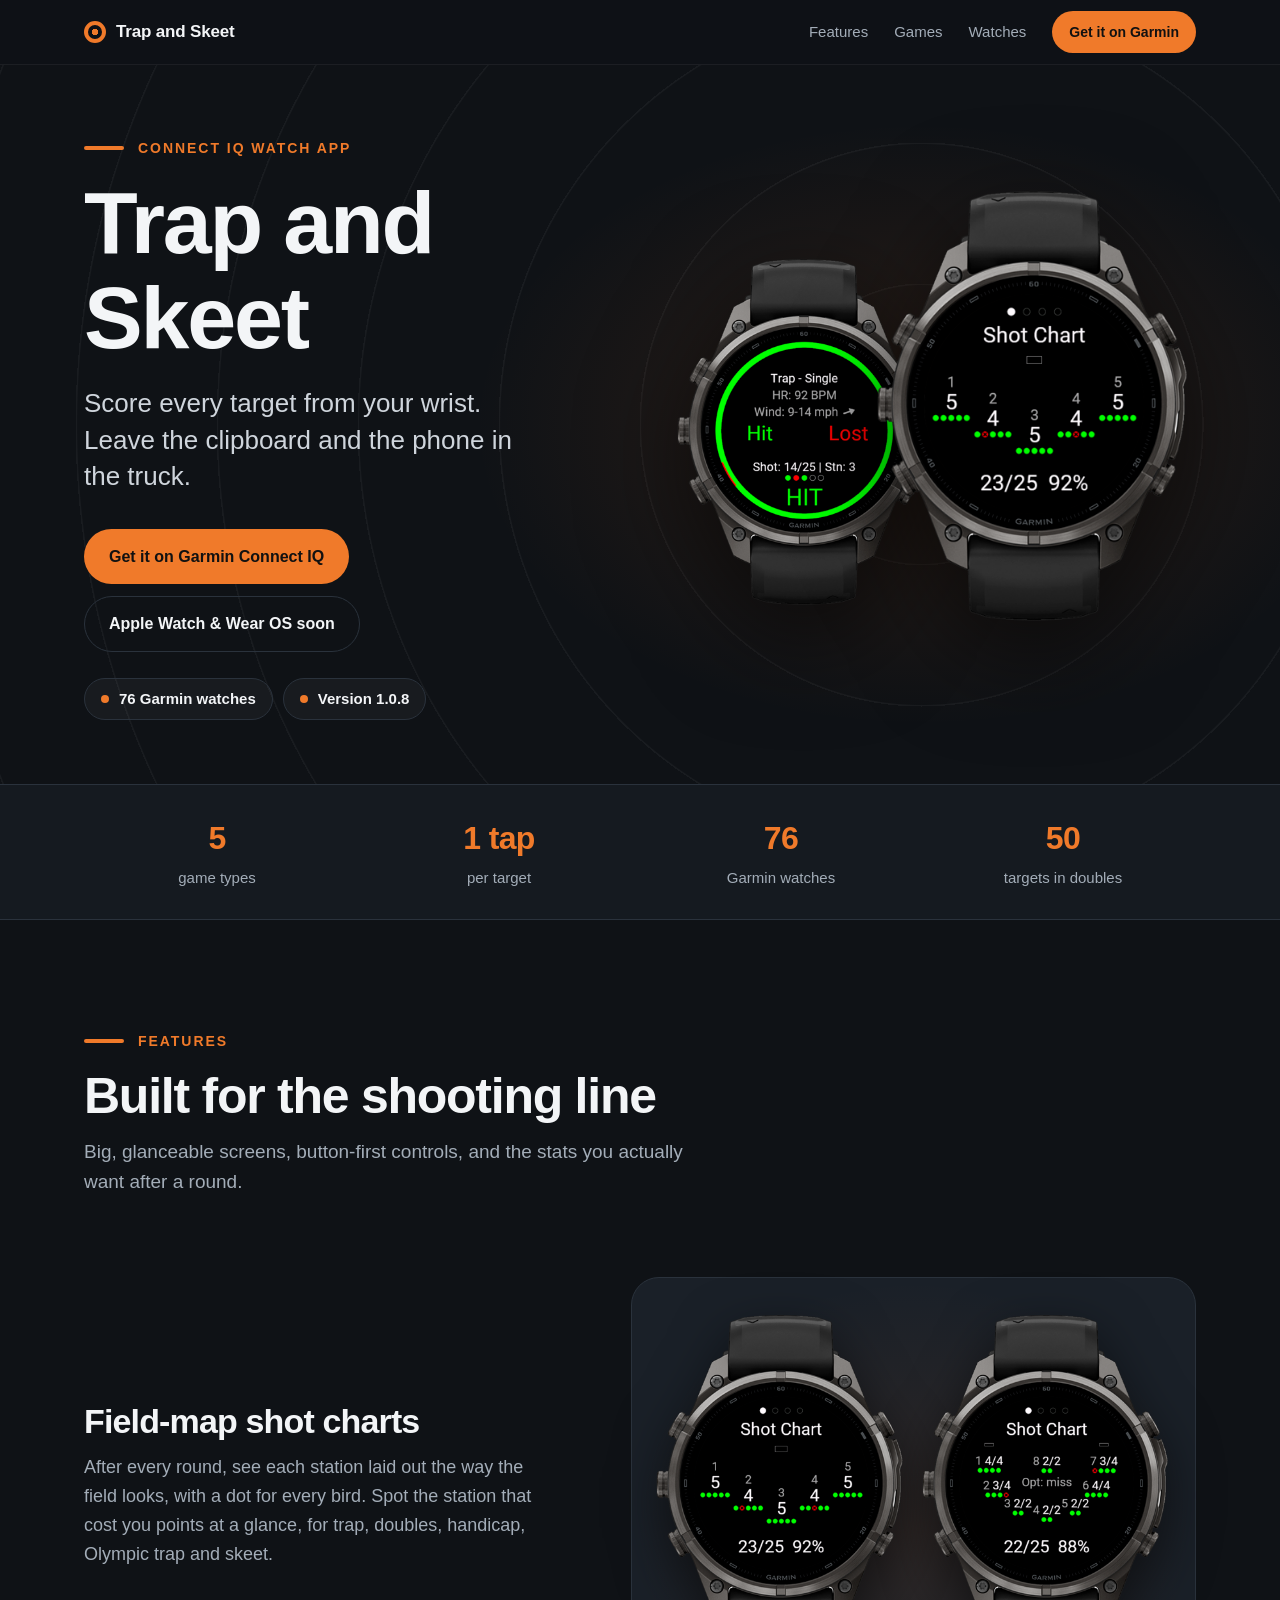
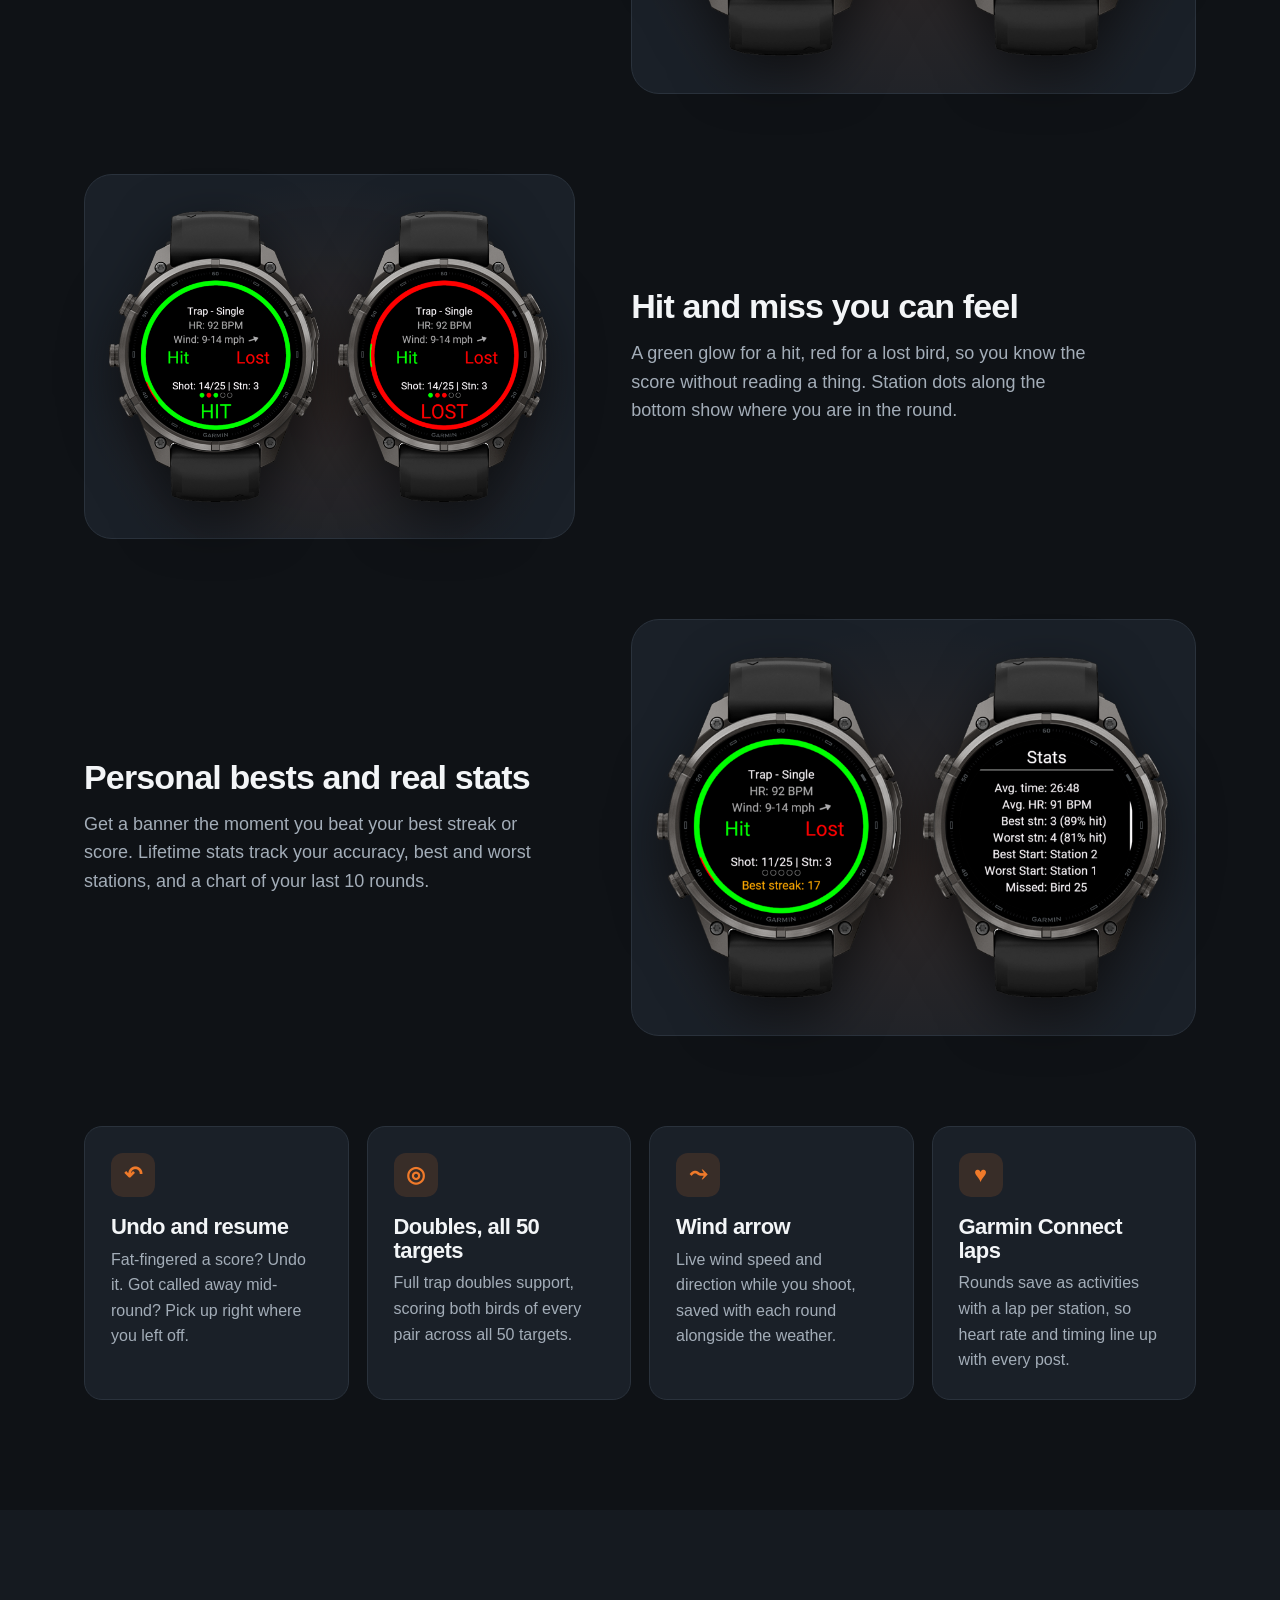
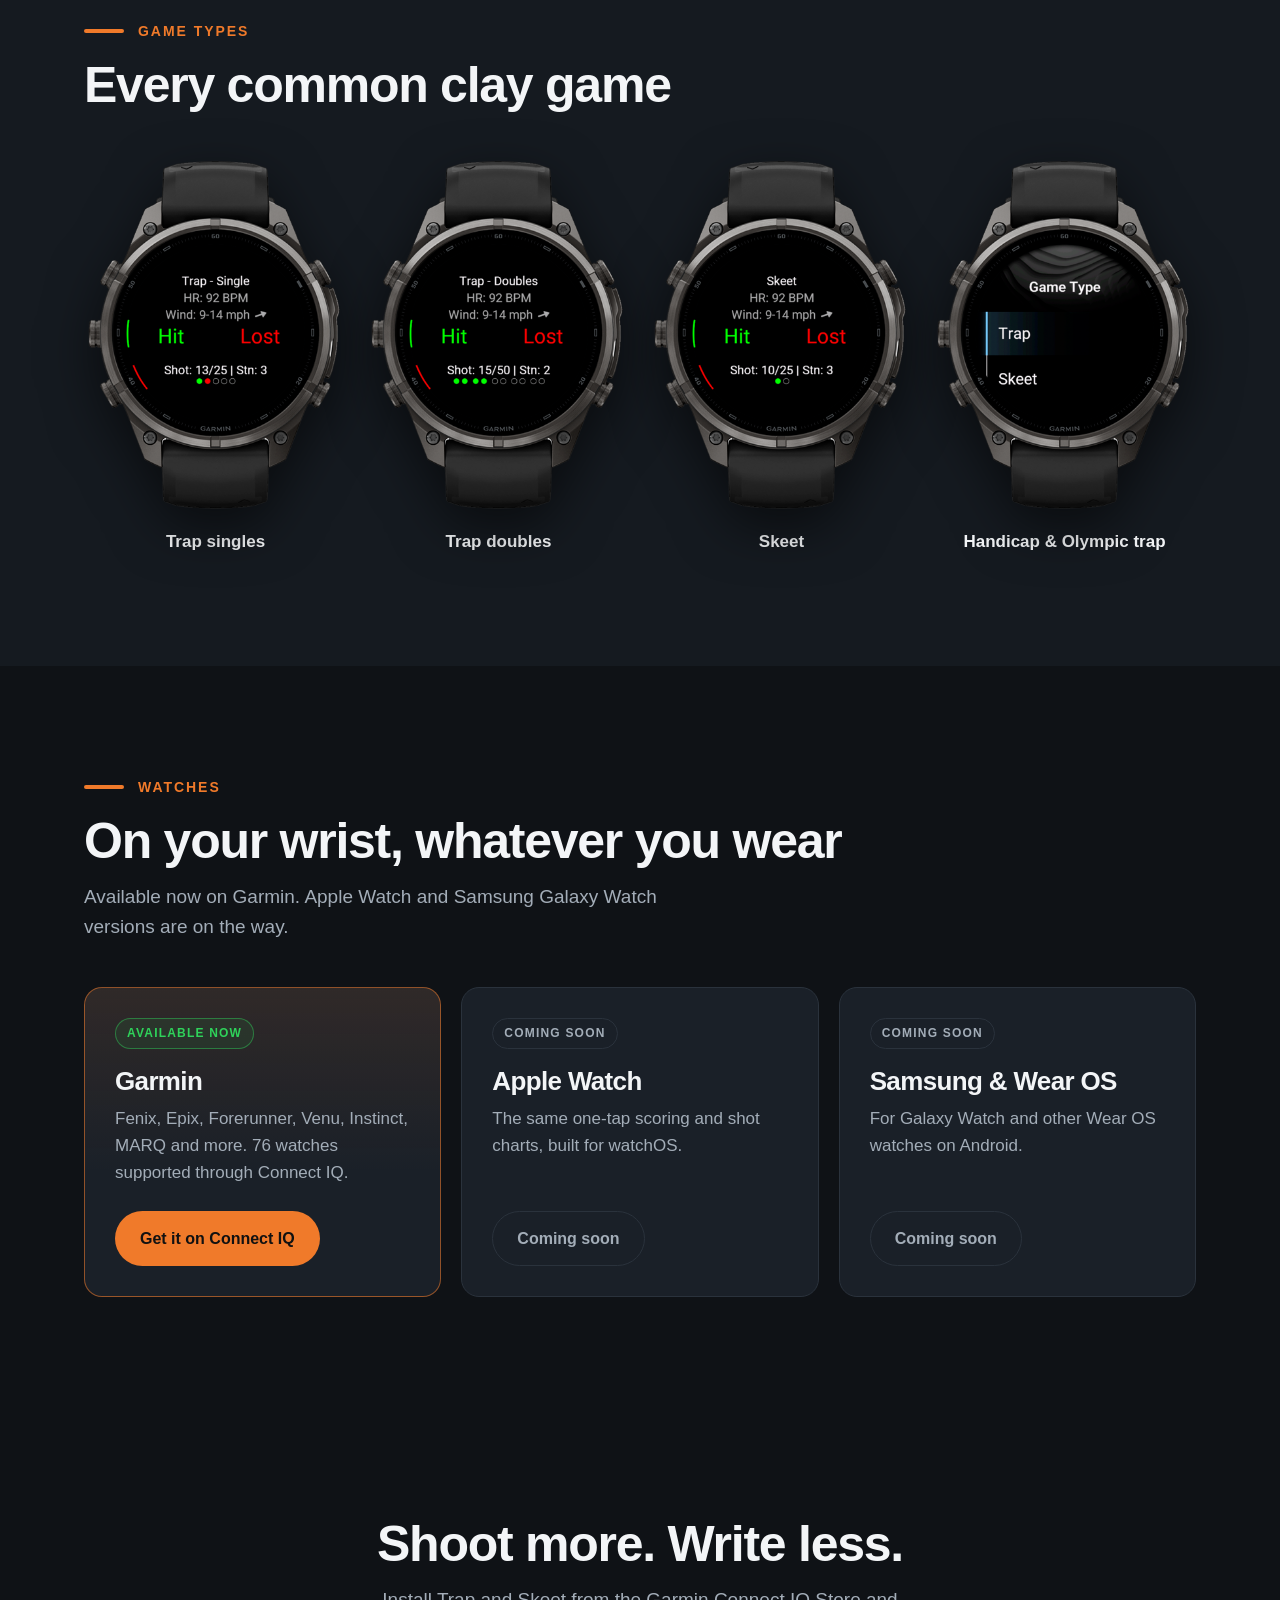
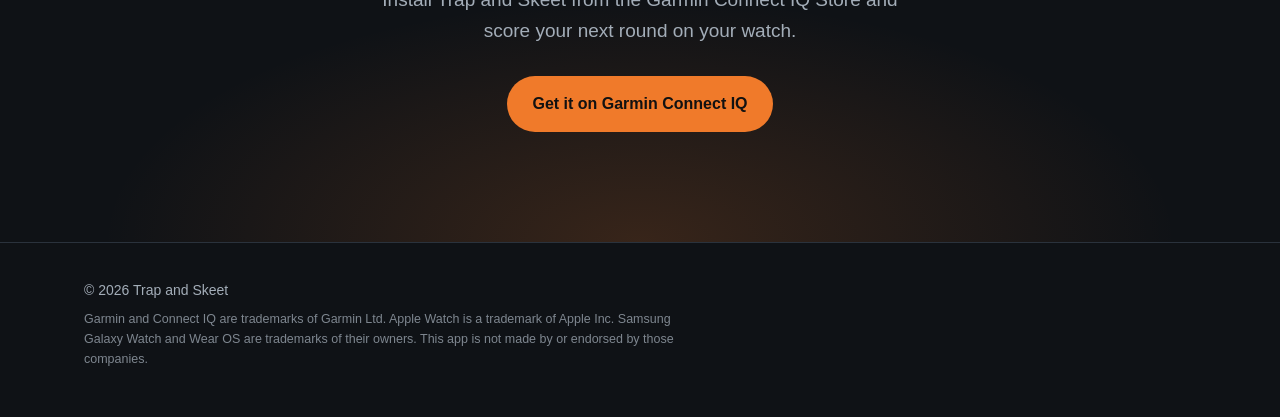
==== index.html @ 8e46e88b "Trap and Skeet promo landing page Co-Authored-By: Claude Opus 5.5 <noreply@anthropic.com>" ====
<!DOCTYPE html>
<html lang="en">
<head>
<meta charset="utf-8">
<meta name="viewport" content="width=device-width, initial-scale=1">
<title>Trap and Skeet: score every target from your wrist</title>
<meta name="description" content="Trap and Skeet is a scoring app for Garmin watches. Tap hit or miss, see your field-map shot chart, and track personal bests. Apple Watch and Wear OS coming soon.">
<meta property="og:title" content="Trap and Skeet: score every target from your wrist">
<meta property="og:description" content="Clay shooting scorekeeping for Garmin watches. Trap singles, doubles, handicap, Olympic trap and skeet.">
<meta property="og:image" content="img/hero.jpg">
<meta property="og:type" content="website">
<meta name="theme-color" content="#0f1216">
<link rel="icon" href="data:image/svg+xml,%3Csvg xmlns='http://www.w3.org/2000/svg' viewBox='0 0 64 64'%3E%3Ccircle cx='32' cy='32' r='28' fill='none' stroke='%23f07a2a' stroke-width='6'/%3E%3Ccircle cx='32' cy='32' r='10' fill='%23f07a2a'/%3E%3C/svg%3E">
<link rel="stylesheet" href="style.css">
</head>
<body>

<!-- Set the Garmin store URL once here; every "Get it" button uses it. -->
<script>window.GARMIN_STORE_URL = "https://apps.garmin.com/apps/09eac0f7-5b67-4c0e-ba4a-b6a7c40890d8";</script>

<header class="nav">
  <div class="wrap nav-inner">
    <a class="brand" href="#top" aria-label="Trap and Skeet home">
      <span class="brand-mark" aria-hidden="true"></span>
      Trap and Skeet
    </a>
    <nav class="nav-links">
      <a href="#features">Features</a>
      <a href="#games">Games</a>
      <a href="#platforms">Watches</a>
      <a class="btn btn-sm store-link" href="#get">Get it on Garmin</a>
    </nav>
  </div>
</header>

<main id="top">

<section class="hero">
  <div class="rings" aria-hidden="true"></div>
  <div class="wrap hero-inner">
    <div class="hero-copy">
      <p class="eyebrow">Connect IQ watch app</p>
      <h1>Trap and Skeet</h1>
      <p class="lede">Score every target from your wrist. Leave the clipboard and the phone in the truck.</p>
      <div class="cta-row">
        <a class="btn store-link" href="#get">Get it on Garmin Connect IQ</a>
        <a class="btn btn-ghost" href="#platforms">Apple Watch &amp; Wear OS soon</a>
      </div>
      <ul class="pills">
        <li>76 Garmin watches</li>
        <li>Version 1.0.8</li>
      </ul>
    </div>
    <div class="hero-art">
      <img class="watch watch-back" src="img/13-hit-glow.png" alt="Watch showing a green Hit glow while scoring trap singles" width="402" height="560">
      <img class="watch watch-front" src="img/30-history-trap-shot-chart.png" alt="Watch showing a trap shot chart with 23 of 25 hit" width="402" height="560">
    </div>
  </div>
</section>

<section class="strip">
  <div class="wrap strip-inner">
    <div><strong>5</strong><span>game types</span></div>
    <div><strong>1 tap</strong><span>per target</span></div>
    <div><strong>76</strong><span>Garmin watches</span></div>
    <div><strong>50</strong><span>targets in doubles</span></div>
  </div>
</section>

<section id="features" class="section">
  <div class="wrap">
    <p class="eyebrow">Features</p>
    <h2>Built for the shooting line</h2>
    <p class="section-lede">Big, glanceable screens, button-first controls, and the stats you actually want after a round.</p>

    <div class="feature-row">
      <div class="feature-text">
        <h3>Field-map shot charts</h3>
        <p>After every round, see each station laid out the way the field looks, with a dot for every bird. Spot the station that cost you points at a glance, for trap, doubles, handicap, Olympic trap and skeet.</p>
      </div>
      <div class="feature-shots">
        <img src="img/30-history-trap-shot-chart.png" alt="Trap shot chart across five stations" loading="lazy" width="402" height="560">
        <img src="img/34-history-skeet-field-map.png" alt="Skeet field map with eight stations and option bird" loading="lazy" width="402" height="560">
      </div>
    </div>

    <div class="feature-row flip">
      <div class="feature-text">
        <h3>Hit and miss you can feel</h3>
        <p>A green glow for a hit, red for a lost bird, so you know the score without reading a thing. Station dots along the bottom show where you are in the round.</p>
      </div>
      <div class="feature-shots">
        <img src="img/13-hit-glow.png" alt="Green hit glow" loading="lazy" width="402" height="560">
        <img src="img/14-lost-glow.png" alt="Red lost glow" loading="lazy" width="402" height="560">
      </div>
    </div>

    <div class="feature-row">
      <div class="feature-text">
        <h3>Personal bests and real stats</h3>
        <p>Get a banner the moment you beat your best streak or score. Lifetime stats track your accuracy, best and worst stations, and a chart of your last 10 rounds.</p>
      </div>
      <div class="feature-shots">
        <img src="img/18-new-best-streak-banner.png" alt="New best streak banner" loading="lazy" width="402" height="560">
        <img src="img/27-more-stats.png" alt="Stats screen with best and worst station" loading="lazy" width="402" height="560">
      </div>
    </div>

    <div class="grid">
      <article class="card">
        <div class="icon" aria-hidden="true">↶</div>
        <h3>Undo and resume</h3>
        <p>Fat-fingered a score? Undo it. Got called away mid-round? Pick up right where you left off.</p>
      </article>
      <article class="card">
        <div class="icon" aria-hidden="true">◎</div>
        <h3>Doubles, all 50 targets</h3>
        <p>Full trap doubles support, scoring both birds of every pair across all 50 targets.</p>
      </article>
      <article class="card">
        <div class="icon" aria-hidden="true">⤳</div>
        <h3>Wind arrow</h3>
        <p>Live wind speed and direction while you shoot, saved with each round alongside the weather.</p>
      </article>
      <article class="card">
        <div class="icon" aria-hidden="true">♥</div>
        <h3>Garmin Connect laps</h3>
        <p>Rounds save as activities with a lap per station, so heart rate and timing line up with every post.</p>
      </article>
    </div>
  </div>
</section>

<section id="games" class="section alt">
  <div class="wrap">
    <p class="eyebrow">Game types</p>
    <h2>Every common clay game</h2>
    <div class="games">
      <figure><img src="img/08-scoring-trap-singles.png" alt="Scoring trap singles" loading="lazy" width="402" height="560"><figcaption>Trap singles</figcaption></figure>
      <figure><img src="img/10-scoring-trap-doubles.png" alt="Scoring trap doubles" loading="lazy" width="402" height="560"><figcaption>Trap doubles</figcaption></figure>
      <figure><img src="img/09-scoring-skeet.png" alt="Scoring skeet" loading="lazy" width="402" height="560"><figcaption>Skeet</figcaption></figure>
      <figure><img src="img/04-game-type.png" alt="Choosing a game type" loading="lazy" width="402" height="560"><figcaption>Handicap &amp; Olympic trap</figcaption></figure>
    </div>
  </div>
</section>

<section id="platforms" class="section">
  <div class="wrap">
    <p class="eyebrow">Watches</p>
    <h2>On your wrist, whatever you wear</h2>
    <p class="section-lede">Available now on Garmin. Apple Watch and Samsung Galaxy Watch versions are on the way.</p>
    <div class="platforms">
      <article class="platform live">
        <span class="badge badge-live">Available now</span>
        <h3>Garmin</h3>
        <p>Fenix, Epix, Forerunner, Venu, Instinct, MARQ and more. 76 watches supported through Connect IQ.</p>
        <a class="btn store-link" href="#get">Get it on Connect IQ</a>
      </article>
      <article class="platform">
        <span class="badge">Coming soon</span>
        <h3>Apple Watch</h3>
        <p>The same one-tap scoring and shot charts, built for watchOS.</p>
        <span class="btn btn-disabled" aria-disabled="true">Coming soon</span>
      </article>
      <article class="platform">
        <span class="badge">Coming soon</span>
        <h3>Samsung &amp; Wear OS</h3>
        <p>For Galaxy Watch and other Wear OS watches on Android.</p>
        <span class="btn btn-disabled" aria-disabled="true">Coming soon</span>
      </article>
    </div>
  </div>
</section>

<section id="get" class="section cta">
  <div class="wrap cta-inner">
    <h2>Shoot more. Write less.</h2>
    <p>Install Trap and Skeet from the Garmin Connect IQ Store and score your next round on your watch.</p>
    <a class="btn store-link" href="#get">Get it on Garmin Connect IQ</a>
  </div>
</section>

</main>

<footer class="footer">
  <div class="wrap footer-inner">
    <p>© <span id="year">2026</span> Trap and Skeet</p>
    <p class="fine">Garmin and Connect IQ are trademarks of Garmin Ltd. Apple Watch is a trademark of Apple Inc. Samsung Galaxy Watch and Wear OS are trademarks of their owners. This app is not made by or endorsed by those companies.</p>
  </div>
</footer>

<script>
  document.getElementById("year").textContent = new Date().getFullYear();
  if (window.GARMIN_STORE_URL && window.GARMIN_STORE_URL !== "#get") {
    document.querySelectorAll(".store-link").forEach(function (a) {
      a.href = window.GARMIN_STORE_URL;
      a.target = "_blank";
      a.rel = "noopener";
    });
  }
</script>
</body>
</html>
---- style.css ----
:root {
  --bg: #0f1216;
  --bg-2: #151a20;
  --panel: #1a2028;
  --line: #2a323c;
  --text: #f3f5f7;
  --muted: #a3adb8;
  --accent: #f07a2a;
  --accent-2: #ff9a52;
  --hit: #2fd35a;
  --radius: 18px;
  --wrap: 1160px;
}

* { box-sizing: border-box; }
html { scroll-behavior: smooth; }
body {
  margin: 0;
  background: var(--bg);
  color: var(--text);
  font-family: -apple-system, BlinkMacSystemFont, "Inter", "Segoe UI", Roboto, Helvetica, Arial, sans-serif;
  font-size: 17px;
  line-height: 1.6;
  -webkit-font-smoothing: antialiased;
}
img { max-width: 100%; height: auto; display: block; }
a { color: inherit; }
.wrap { max-width: var(--wrap); margin: 0 auto; padding: 0 24px; }

/* Nav */
.nav {
  position: sticky; top: 0; z-index: 10;
  background: rgba(15, 18, 22, 0.82);
  backdrop-filter: saturate(140%) blur(12px);
  -webkit-backdrop-filter: saturate(140%) blur(12px);
  border-bottom: 1px solid rgba(255,255,255,0.06);
}
.nav-inner { display: flex; align-items: center; justify-content: space-between; height: 64px; }
.brand { display: flex; align-items: center; gap: 10px; font-weight: 800; text-decoration: none; letter-spacing: -0.01em; }
.brand-mark {
  width: 22px; height: 22px; border-radius: 50%;
  border: 4px solid var(--accent);
  background: radial-gradient(circle, var(--accent) 0 30%, transparent 32%);
}
.nav-links { display: flex; align-items: center; gap: 26px; }
.nav-links a:not(.btn) { color: var(--muted); text-decoration: none; font-size: 15px; font-weight: 500; }
.nav-links a:not(.btn):hover { color: var(--text); }

/* Buttons */
.btn {
  display: inline-flex; align-items: center; justify-content: center;
  padding: 14px 24px; border-radius: 999px;
  background: var(--accent); color: #111; font-weight: 700; font-size: 16px;
  text-decoration: none; border: 1px solid transparent;
  transition: transform .15s ease, background .15s ease;
}
.btn:hover { background: var(--accent-2); transform: translateY(-1px); }
.btn-sm { padding: 9px 16px; font-size: 14px; }
.btn-ghost { background: transparent; color: var(--text); border-color: var(--line); }
.btn-ghost:hover { background: rgba(255,255,255,0.05); }
.btn-disabled { background: transparent; color: var(--muted); border-color: var(--line); cursor: default; }
.btn-disabled:hover { background: transparent; transform: none; }

/* Type */
.eyebrow {
  display: flex; align-items: center; gap: 14px;
  color: var(--accent); text-transform: uppercase; letter-spacing: 0.14em;
  font-size: 14px; font-weight: 700; margin: 0 0 16px;
}
.eyebrow::before { content: ""; width: 40px; height: 4px; border-radius: 2px; background: var(--accent); }
h1, h2, h3 { letter-spacing: -0.025em; line-height: 1.08; margin: 0; }
h1 { font-size: clamp(48px, 7vw, 88px); font-weight: 900; }
h2 { font-size: clamp(32px, 4.2vw, 50px); font-weight: 800; margin-bottom: 14px; }
h3 { font-size: 22px; font-weight: 700; margin-bottom: 8px; }
p { margin: 0; }
.lede { font-size: clamp(20px, 2.2vw, 26px); color: #cfd5dc; max-width: 30ch; margin-top: 20px; line-height: 1.4; }
.section-lede { color: var(--muted); font-size: 19px; max-width: 60ch; }

/* Hero */
.hero { position: relative; overflow: hidden; padding: 72px 0 64px; }
.rings {
  position: absolute; inset: 0; pointer-events: none;
  background:
    radial-gradient(ellipse 50% 60% at 72% 50%, rgba(240,122,42,0.14), transparent 70%),
    repeating-radial-gradient(circle at 72% 50%, transparent 0 139px, rgba(255,255,255,0.045) 140px 141px);
}
.hero-inner { position: relative; display: grid; grid-template-columns: 1.05fr 1fr; gap: 40px; align-items: center; }
.cta-row { display: flex; flex-wrap: wrap; gap: 12px; margin-top: 34px; }
.pills { list-style: none; padding: 0; margin: 26px 0 0; display: flex; flex-wrap: wrap; gap: 10px; }
.pills li {
  display: flex; align-items: center; gap: 10px;
  padding: 8px 16px; border-radius: 999px; font-size: 15px; font-weight: 600;
  background: rgba(255,255,255,0.04); border: 1px solid var(--line);
}
.pills li::before { content: ""; width: 8px; height: 8px; border-radius: 50%; background: var(--accent); }

.hero-art { position: relative; aspect-ratio: 1 / 0.95; width: 100%; max-width: 600px; justify-self: end; }
.watch { position: absolute; filter: drop-shadow(0 30px 50px rgba(0,0,0,0.6)); }
.watch-back { width: 50%; left: 0; top: 14%; }
.watch-front { width: 62%; right: 0; top: 0; }

/* Strip */
.strip { border-top: 1px solid var(--line); border-bottom: 1px solid var(--line); background: var(--bg-2); }
.strip-inner { display: grid; grid-template-columns: repeat(4, 1fr); text-align: center; padding: 28px 24px; gap: 16px; }
.strip strong { display: block; font-size: 32px; font-weight: 800; color: var(--accent); letter-spacing: -0.02em; }
.strip span { color: var(--muted); font-size: 15px; }

/* Sections */
.section { padding: 110px 0; }
.section.alt { background: var(--bg-2); }

.feature-row { display: grid; grid-template-columns: 1fr 1.15fr; gap: 56px; align-items: center; margin-top: 80px; }
.feature-row.flip .feature-text { order: 2; }
.feature-text p { color: var(--muted); font-size: 18px; max-width: 46ch; }
.feature-text h3 { font-size: clamp(26px, 3vw, 34px); margin-bottom: 14px; }
.feature-shots {
  display: grid; grid-template-columns: 1fr 1fr; gap: 8px;
  padding: 28px 20px; border-radius: 28px;
  background: radial-gradient(ellipse at 50% 60%, rgba(240,122,42,0.10), transparent 70%), var(--panel);
  border: 1px solid var(--line);
}
.feature-shots img { filter: drop-shadow(0 18px 26px rgba(0,0,0,0.55)); }

.grid { display: grid; grid-template-columns: repeat(4, 1fr); gap: 18px; margin-top: 90px; }
.card { background: var(--panel); border: 1px solid var(--line); border-radius: var(--radius); padding: 26px; }
.card p { color: var(--muted); font-size: 16px; }
.icon {
  width: 44px; height: 44px; border-radius: 12px; display: grid; place-items: center;
  background: rgba(240,122,42,0.14); color: var(--accent); font-size: 22px; font-weight: 700; margin-bottom: 18px;
}

/* Games */
.games { display: grid; grid-template-columns: repeat(4, 1fr); gap: 20px; margin-top: 40px; }
.games figure { margin: 0; text-align: center; }
.games img { filter: drop-shadow(0 18px 26px rgba(0,0,0,0.55)); }
.games figcaption { margin-top: 10px; font-weight: 700; }

/* Platforms */
.platforms { display: grid; grid-template-columns: repeat(3, 1fr); gap: 20px; margin-top: 44px; }
.platform {
  display: flex; flex-direction: column; gap: 10px; align-items: flex-start;
  background: var(--panel); border: 1px solid var(--line); border-radius: var(--radius); padding: 30px;
}
.platform h3 { font-size: 26px; margin: 8px 0 0; }
.platform p { color: var(--muted); flex: 1; margin-bottom: 14px; }
.platform.live { border-color: rgba(240,122,42,0.55); background: linear-gradient(180deg, rgba(240,122,42,0.10), transparent 60%), var(--panel); }
.badge {
  font-size: 12px; font-weight: 800; letter-spacing: 0.1em; text-transform: uppercase;
  padding: 5px 11px; border-radius: 999px; border: 1px solid var(--line); color: var(--muted);
}
.badge-live { color: var(--hit); border-color: rgba(47,211,90,0.45); background: rgba(47,211,90,0.08); }

/* CTA */
.cta { text-align: center; background: radial-gradient(ellipse 60% 80% at 50% 100%, rgba(240,122,42,0.18), transparent 70%), var(--bg); }
.cta-inner p { color: var(--muted); font-size: 19px; max-width: 52ch; margin: 0 auto 30px; }

/* Footer */
.footer { border-top: 1px solid var(--line); padding: 36px 0 48px; color: var(--muted); font-size: 14px; }
.footer-inner { display: flex; flex-direction: column; gap: 8px; }
.fine { font-size: 12.5px; opacity: 0.75; max-width: 90ch; }

/* Responsive */
@media (max-width: 960px) {
  .hero-inner { grid-template-columns: 1fr; }
  .hero-art { max-width: 520px; justify-self: center; }
  .feature-row, .feature-row.flip { grid-template-columns: 1fr; gap: 28px; margin-top: 64px; }
  .feature-row.flip .feature-text { order: 0; }
  .grid { grid-template-columns: repeat(2, 1fr); }
  .games { grid-template-columns: repeat(2, 1fr); }
  .platforms { grid-template-columns: 1fr; }
}
@media (max-width: 640px) {
  body { font-size: 16px; }
  .nav-links a:not(.btn) { display: none; }
  .hero { padding: 48px 0; }
  .strip-inner { grid-template-columns: repeat(2, 1fr); }
  .section { padding: 76px 0; }
  .grid { grid-template-columns: 1fr; }
  .btn { width: 100%; }
  .nav .btn { width: auto; }
}
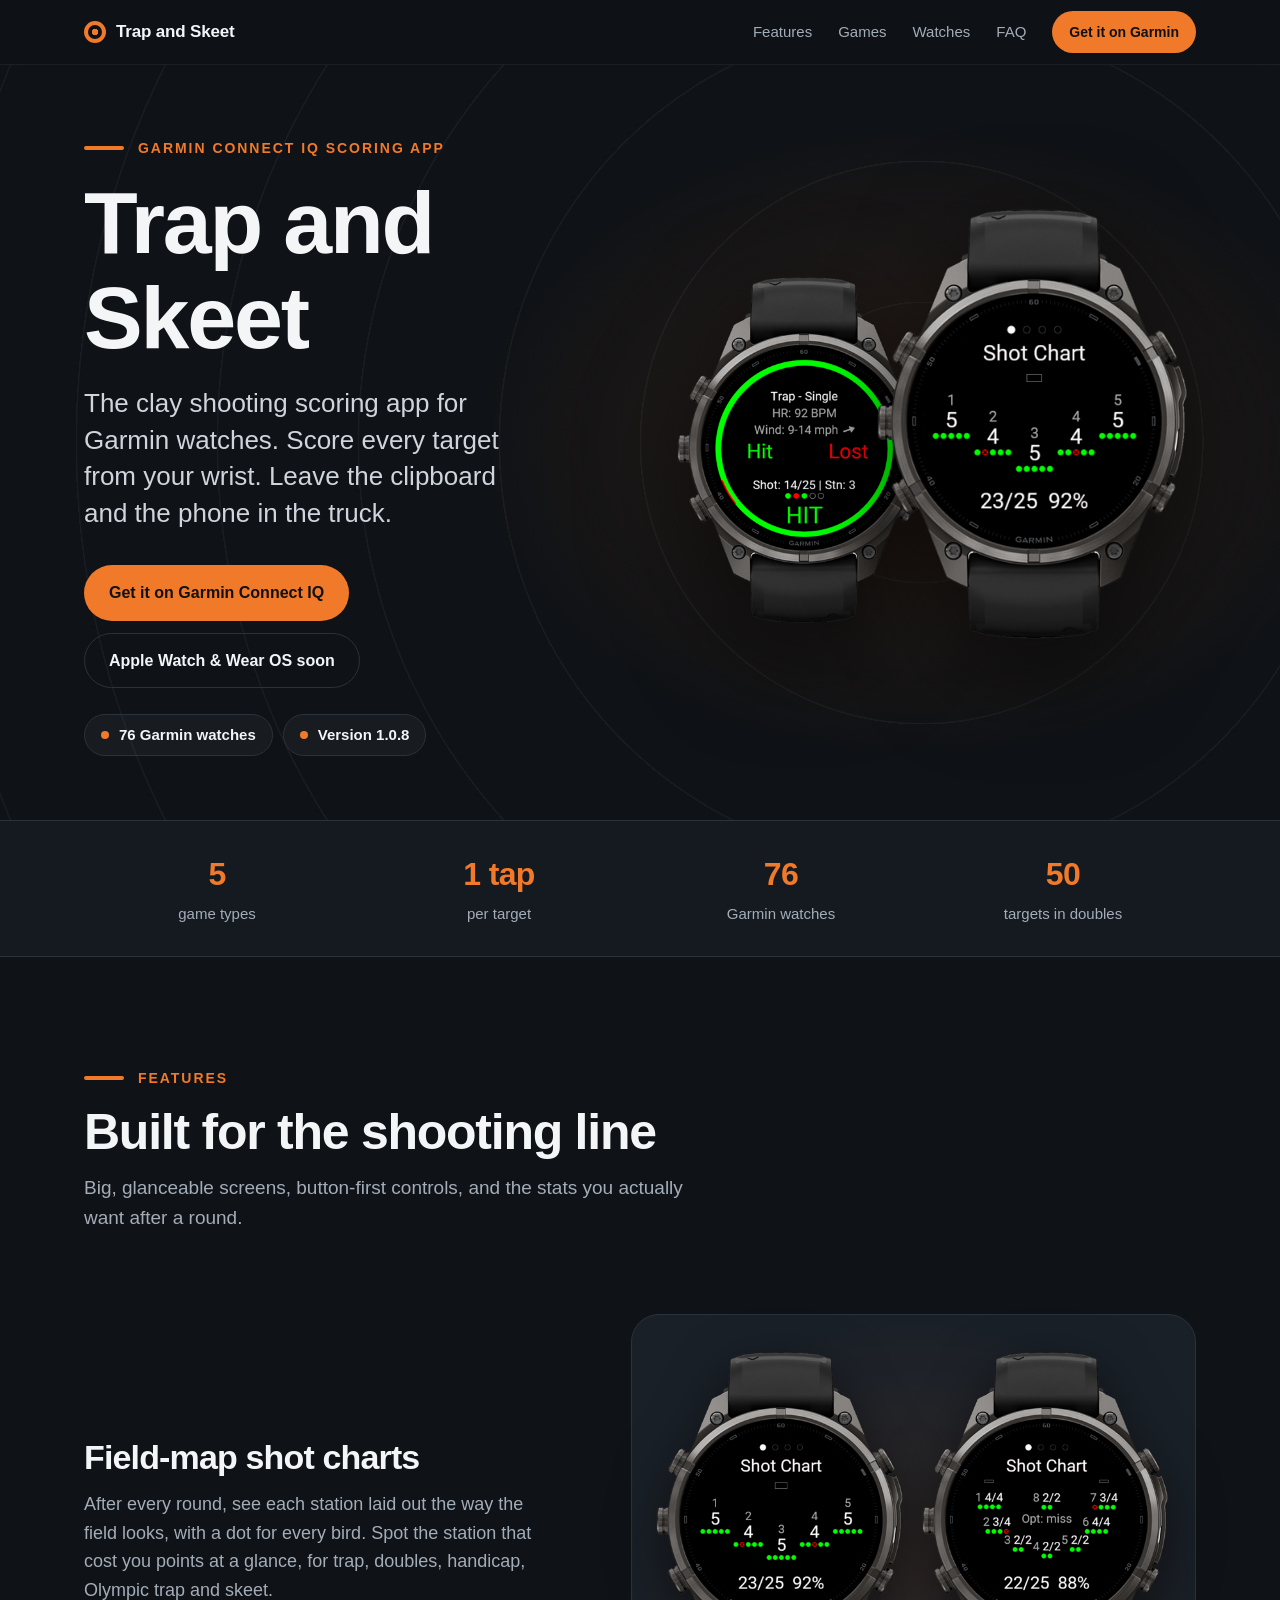
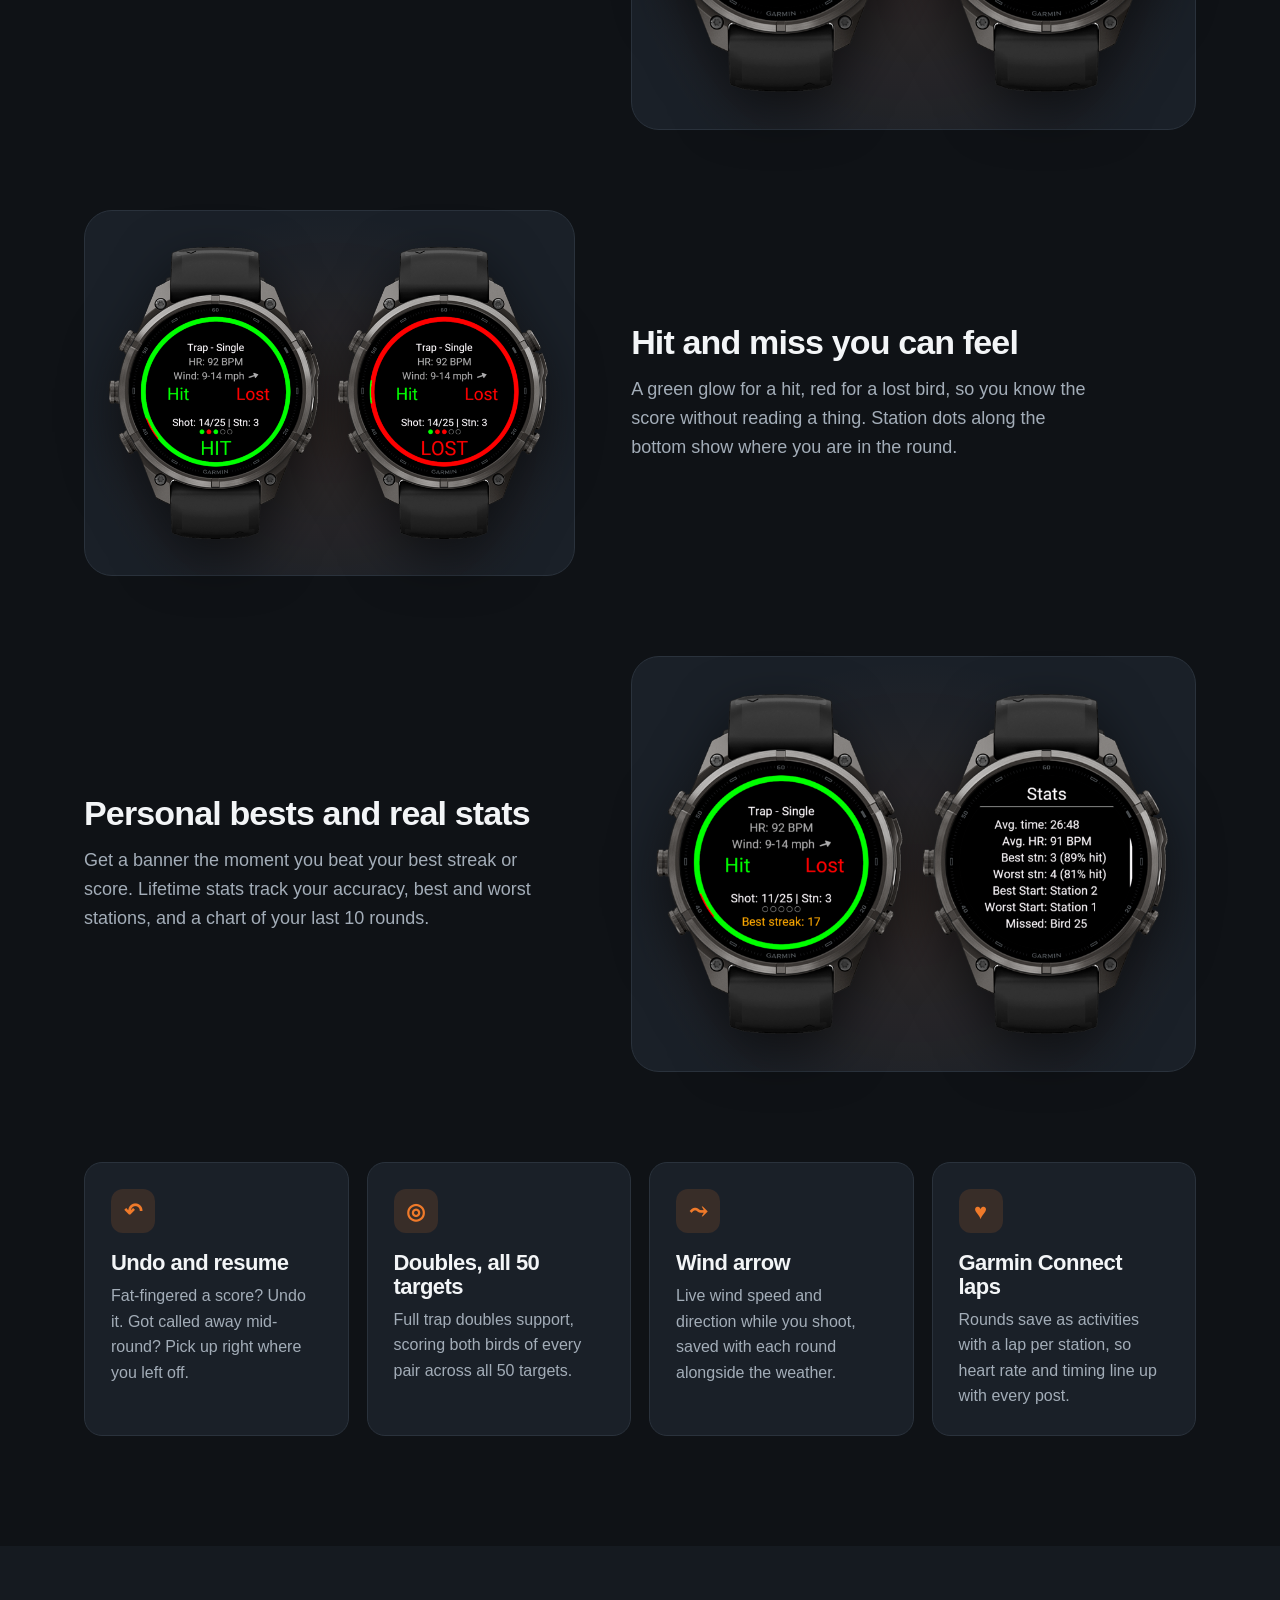
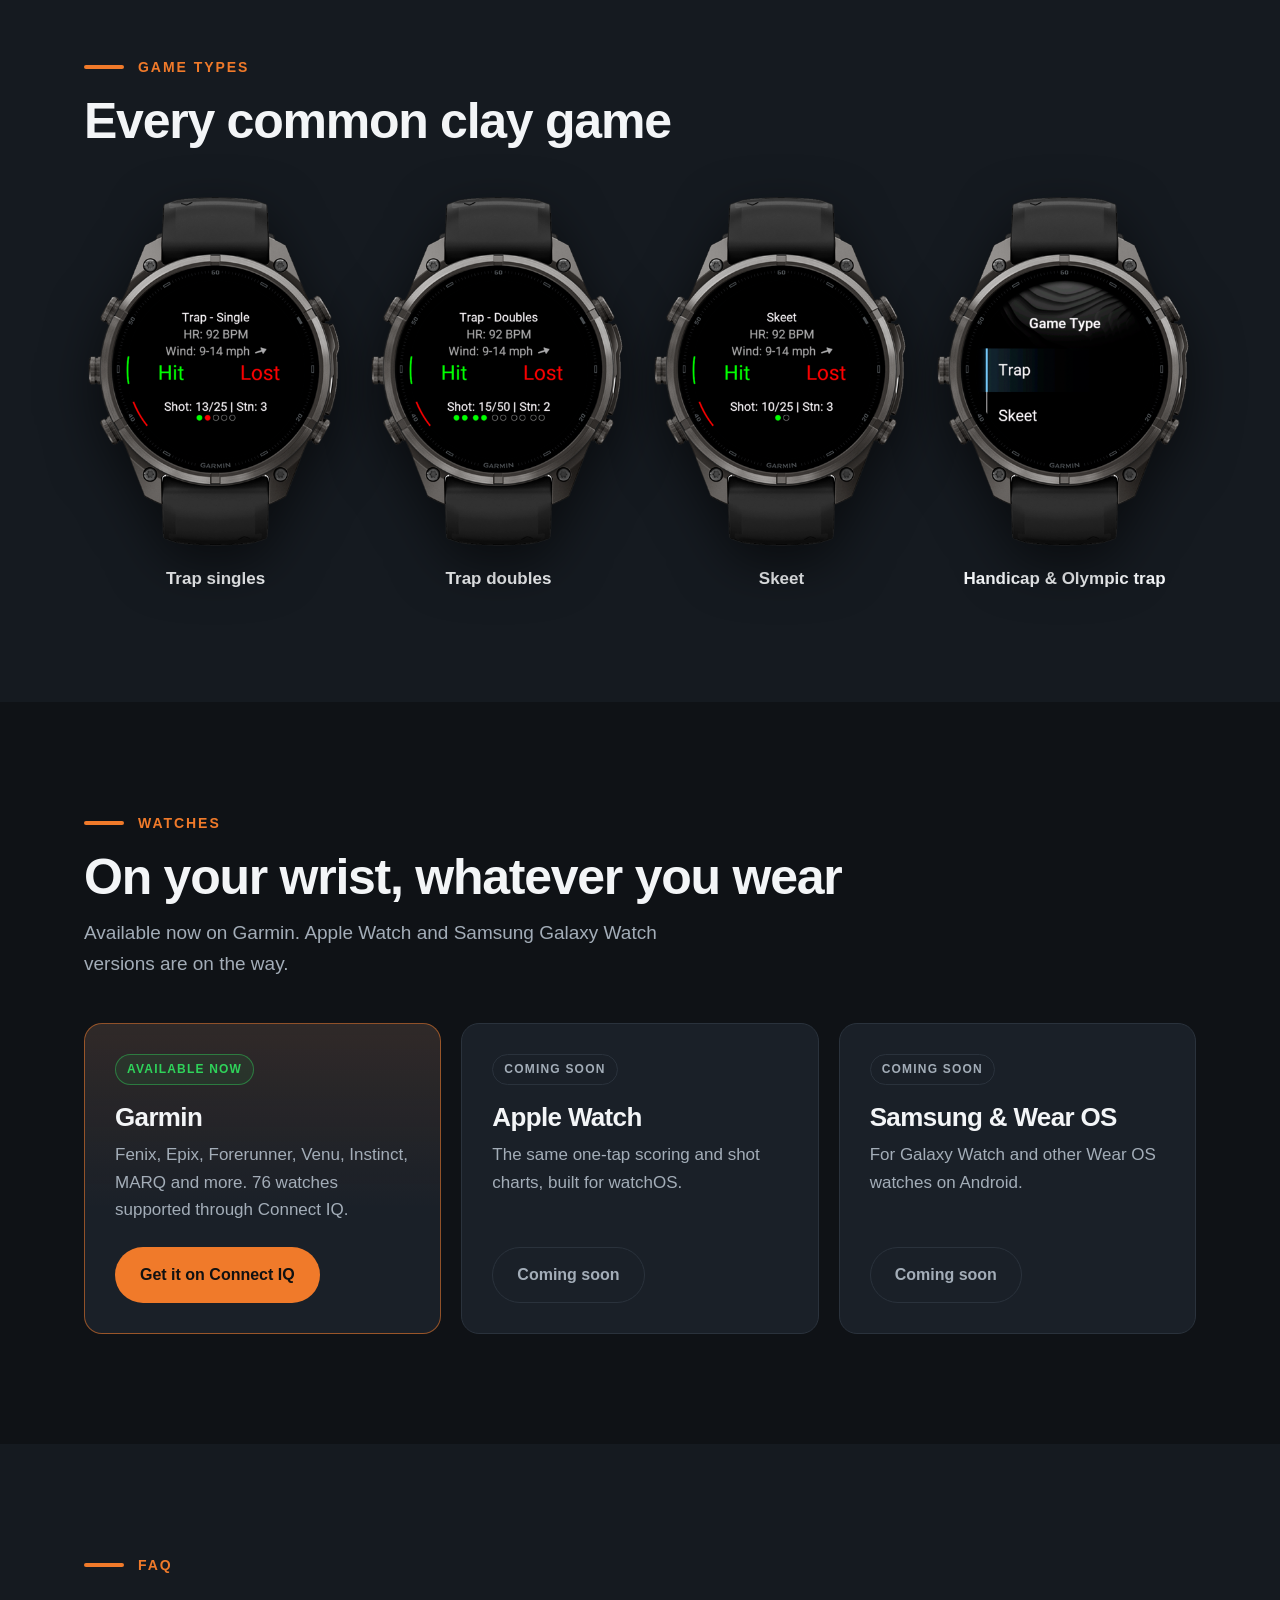
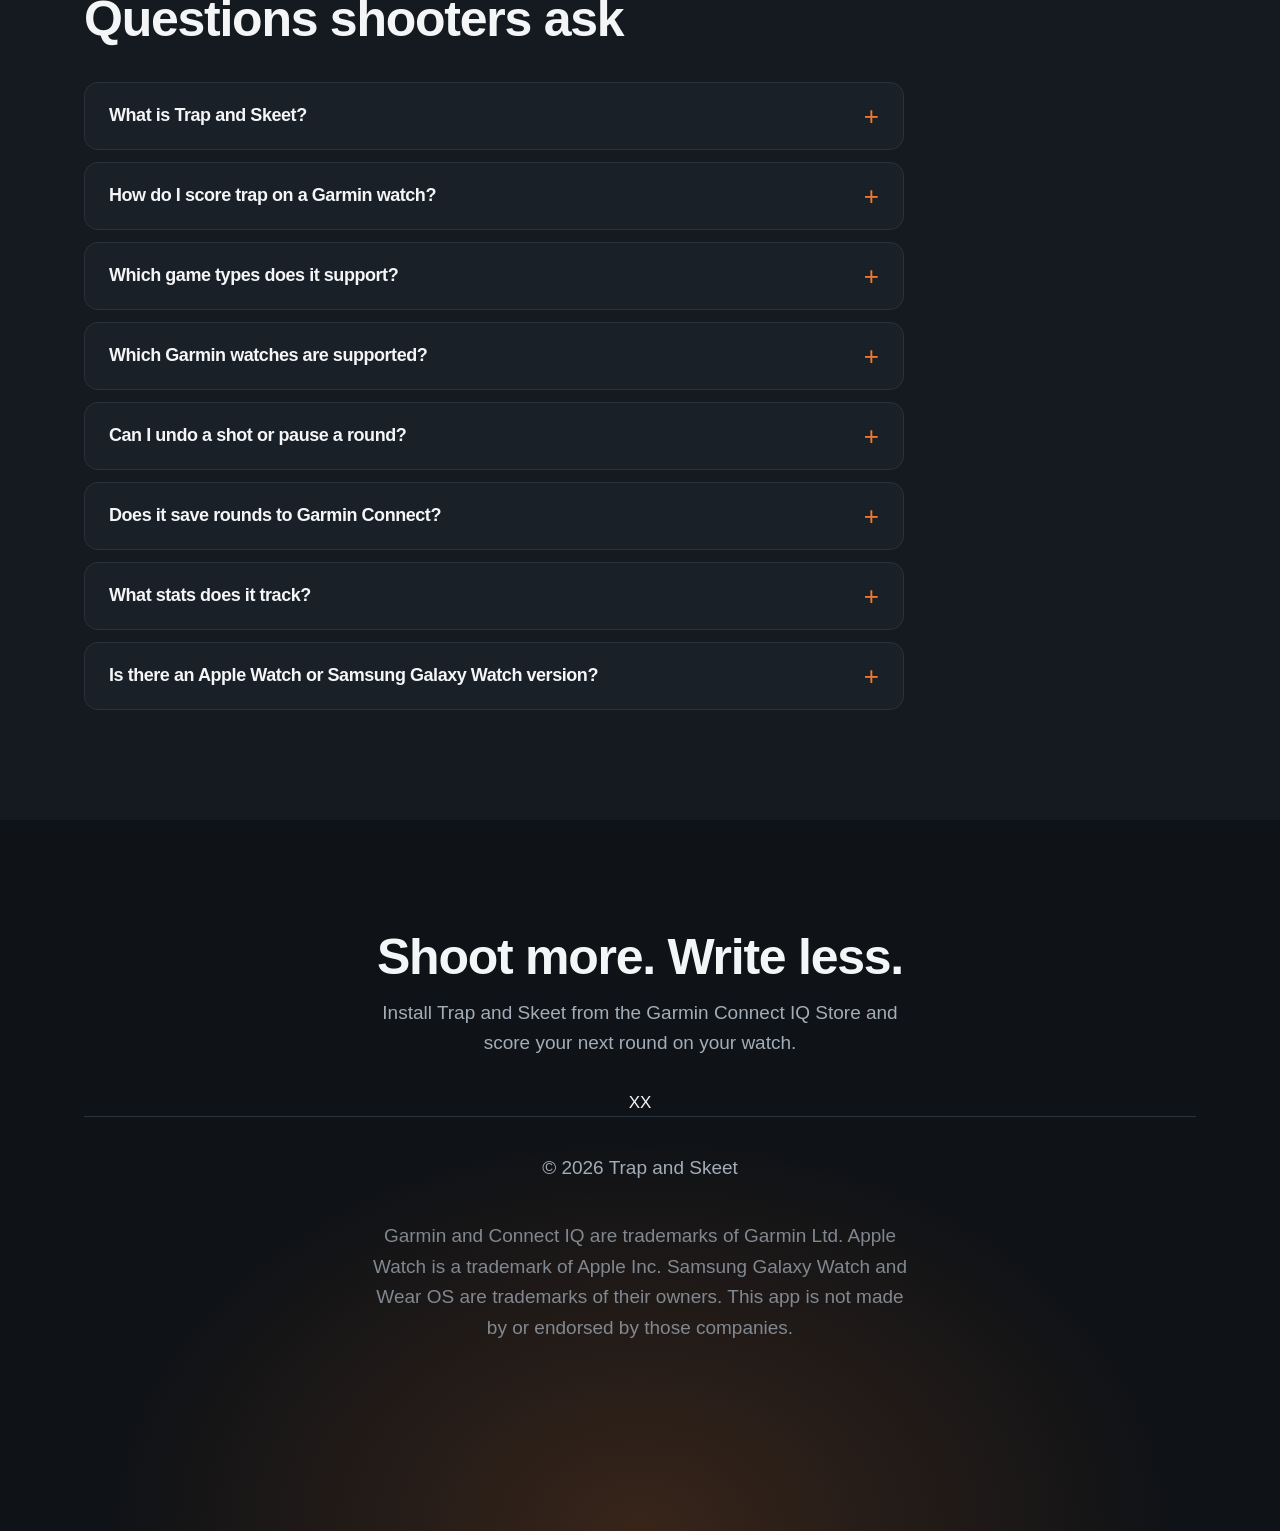
==== commit 411c5066: "SEO and AEO: meta and social tags, schema.org data, FAQ, sitemap, robots Co-Authored-By: Claude Opus" ====
--- a/index.html
+++ b/index.html
@@ -3,15 +3,132 @@
 <head>
 <meta charset="utf-8">
 <meta name="viewport" content="width=device-width, initial-scale=1">
-<title>Trap and Skeet: score every target from your wrist</title>
-<meta name="description" content="Trap and Skeet is a scoring app for Garmin watches. Tap hit or miss, see your field-map shot chart, and track personal bests. Apple Watch and Wear OS coming soon.">
-<meta property="og:title" content="Trap and Skeet: score every target from your wrist">
-<meta property="og:description" content="Clay shooting scorekeeping for Garmin watches. Trap singles, doubles, handicap, Olympic trap and skeet.">
-<meta property="og:image" content="img/hero.jpg">
+<title>Trap and Skeet Scoring App for Garmin Watches</title>
+<meta name="description" content="Trap and Skeet is a clay shooting scoring app for 76 Garmin watches. Score trap singles, doubles, handicap, Olympic trap and skeet with one button press, then see a field-map shot chart. Apple Watch and Wear OS coming soon.">
+<link rel="canonical" href="https://bowtieddesigner-ops.github.io/trap-skeet-website/">
+<meta name="robots" content="index, follow">
+<meta property="og:site_name" content="Trap and Skeet">
+<meta property="og:title" content="Trap and Skeet Scoring App for Garmin Watches">
+<meta property="og:description" content="Score trap and skeet from your wrist. Field-map shot charts, hit/miss glow, personal bests and lifetime stats on 76 Garmin watches.">
+<meta property="og:image" content="https://bowtieddesigner-ops.github.io/trap-skeet-website/img/hero.jpg">
+<meta property="og:image:width" content="1440">
+<meta property="og:image:height" content="720">
+<meta property="og:image:alt" content="Trap and Skeet app on two Garmin watches showing a hit and a shot chart">
+<meta property="og:url" content="https://bowtieddesigner-ops.github.io/trap-skeet-website/">
 <meta property="og:type" content="website">
+<meta property="og:locale" content="en_US">
+<meta name="twitter:card" content="summary_large_image">
+<meta name="twitter:title" content="Trap and Skeet Scoring App for Garmin Watches">
+<meta name="twitter:description" content="Score trap and skeet from your wrist on 76 Garmin watches.">
+<meta name="twitter:image" content="https://bowtieddesigner-ops.github.io/trap-skeet-website/img/hero.jpg">
+<meta name="twitter:image:alt" content="Trap and Skeet app on two Garmin watches">
 <meta name="theme-color" content="#0f1216">
 <link rel="icon" href="data:image/svg+xml,%3Csvg xmlns='http://www.w3.org/2000/svg' viewBox='0 0 64 64'%3E%3Ccircle cx='32' cy='32' r='28' fill='none' stroke='%23f07a2a' stroke-width='6'/%3E%3Ccircle cx='32' cy='32' r='10' fill='%23f07a2a'/%3E%3C/svg%3E">
 <link rel="stylesheet" href="style.css">
+<script type="application/ld+json">
+[
+ {
+  "@context": "https://schema.org",
+  "@type": "SoftwareApplication",
+  "name": "Trap and Skeet",
+  "applicationCategory": "SportsApplication",
+  "operatingSystem": "Garmin Connect IQ",
+  "softwareVersion": "1.0.8",
+  "url": "https://bowtieddesigner-ops.github.io/trap-skeet-website/",
+  "downloadUrl": "https://apps.garmin.com/apps/09eac0f7-5b67-4c0e-ba4a-b6a7c40890d8",
+  "installUrl": "https://apps.garmin.com/apps/09eac0f7-5b67-4c0e-ba4a-b6a7c40890d8",
+  "image": "https://bowtieddesigner-ops.github.io/trap-skeet-website/img/hero.jpg",
+  "screenshot": [
+   "https://bowtieddesigner-ops.github.io/trap-skeet-website/img/30-history-trap-shot-chart.png",
+   "https://bowtieddesigner-ops.github.io/trap-skeet-website/img/34-history-skeet-field-map.png",
+   "https://bowtieddesigner-ops.github.io/trap-skeet-website/img/13-hit-glow.png"
+  ],
+  "description": "Clay shooting scoring app for 76 Garmin watches. Score trap singles, trap doubles, handicap, Olympic trap and skeet from your wrist, with field-map shot charts, hit/miss glow, undo and resume, personal best alerts, lifetime stats and Garmin Connect laps per station.",
+  "featureList": [
+   "Field-map shot charts",
+   "Trap doubles, all 50 targets",
+   "Undo and resume",
+   "Station dots",
+   "Hit and miss glow",
+   "Personal best alerts",
+   "Garmin Connect laps per station",
+   "Lifetime stats with a last-10 rounds chart",
+   "Wind arrow",
+   "76 supported Garmin watches"
+  ]
+ },
+ {
+  "@context": "https://schema.org",
+  "@type": "FAQPage",
+  "mainEntity": [
+   {
+    "@type": "Question",
+    "name": "What is Trap and Skeet?",
+    "acceptedAnswer": {
+     "@type": "Answer",
+     "text": "Trap and Skeet is a scoring app for clay shooting that runs on Garmin watches. You record each target as a hit or a miss from your wrist, and the app keeps score, saves the round to Garmin Connect, and shows a field-map shot chart afterward."
+    }
+   },
+   {
+    "@type": "Question",
+    "name": "How do I score trap on a Garmin watch?",
+    "acceptedAnswer": {
+     "@type": "Answer",
+     "text": "Install Trap and Skeet from the Garmin Connect IQ Store, open it on your watch, and choose Trap, then Singles, Doubles, Handicap or Olympic. Pick your starting station. After each target, press the Up button for a hit or the Down button for a miss. On touchscreen watches you can also tap the left half of the screen for a hit or the right half for a miss."
+    }
+   },
+   {
+    "@type": "Question",
+    "name": "Which game types does it support?",
+    "acceptedAnswer": {
+     "@type": "Answer",
+     "text": "Five: trap singles (25 targets), trap doubles (all 50 targets), trap handicap with your yardage, Olympic trap, and skeet including the option bird."
+    }
+   },
+   {
+    "@type": "Question",
+    "name": "Which Garmin watches are supported?",
+    "acceptedAnswer": {
+     "@type": "Answer",
+     "text": "76 Garmin watch models, including fēnix, epix, Forerunner, Venu, vívoactive, Instinct, Enduro, MARQ, Descent, D2 and Approach watches. The Connect IQ Store listing shows whether your exact model is supported."
+    }
+   },
+   {
+    "@type": "Question",
+    "name": "Can I undo a shot or pause a round?",
+    "acceptedAnswer": {
+     "@type": "Answer",
+     "text": "Yes. Press Back during a round to open the pause menu, where you can undo the last shot, resume, or discard the round. If you leave the app mid-round, you can resume the unfinished round from the home screen."
+    }
+   },
+   {
+    "@type": "Question",
+    "name": "Does it save rounds to Garmin Connect?",
+    "acceptedAnswer": {
+     "@type": "Answer",
+     "text": "Yes. Each round is saved as an activity in Garmin Connect, with a separate lap for each station so heart rate and timing line up with every post."
+    }
+   },
+   {
+    "@type": "Question",
+    "name": "What stats does it track?",
+    "acceptedAnswer": {
+     "@type": "Answer",
+     "text": "Each round has a shot chart, summary, weather and location. Lifetime stats include overall accuracy, best and worst station, best and worst starting station, most-missed bird, average round time, average heart rate, a chart of your last 10 rounds, and alerts when you set a new personal best."
+    }
+   },
+   {
+    "@type": "Question",
+    "name": "Is there an Apple Watch or Samsung Galaxy Watch version?",
+    "acceptedAnswer": {
+     "@type": "Answer",
+     "text": "Not yet. Apple Watch and Samsung Galaxy Watch (Wear OS) versions are coming soon. Today the app is available on Garmin watches through the Connect IQ Store."
+    }
+   }
+  ]
+ }
+]
+</script>
 </head>
 <body>
 
@@ -28,7 +145,8 @@
       <a href="#features">Features</a>
       <a href="#games">Games</a>
       <a href="#platforms">Watches</a>
-      <a class="btn btn-sm store-link" href="#get">Get it on Garmin</a>
+      <a href="#faq">FAQ</a>
+      <a class="btn btn-sm store-link" href="https://apps.garmin.com/apps/09eac0f7-5b67-4c0e-ba4a-b6a7c40890d8" target="_blank" rel="noopener">Get it on Garmin</a>
     </nav>
   </div>
 </header>
@@ -39,11 +157,11 @@
   <div class="rings" aria-hidden="true"></div>
   <div class="wrap hero-inner">
     <div class="hero-copy">
-      <p class="eyebrow">Connect IQ watch app</p>
+      <p class="eyebrow">Garmin Connect IQ scoring app</p>
       <h1>Trap and Skeet</h1>
-      <p class="lede">Score every target from your wrist. Leave the clipboard and the phone in the truck.</p>
+      <p class="lede">The clay shooting scoring app for Garmin watches. Score every target from your wrist. Leave the clipboard and the phone in the truck.</p>
       <div class="cta-row">
-        <a class="btn store-link" href="#get">Get it on Garmin Connect IQ</a>
+        <a class="btn store-link" href="https://apps.garmin.com/apps/09eac0f7-5b67-4c0e-ba4a-b6a7c40890d8" target="_blank" rel="noopener">Get it on Garmin Connect IQ</a>
         <a class="btn btn-ghost" href="#platforms">Apple Watch &amp; Wear OS soon</a>
       </div>
       <ul class="pills">
@@ -154,7 +272,7 @@
         <span class="badge badge-live">Available now</span>
         <h3>Garmin</h3>
         <p>Fenix, Epix, Forerunner, Venu, Instinct, MARQ and more. 76 watches supported through Connect IQ.</p>
-        <a class="btn store-link" href="#get">Get it on Connect IQ</a>
+        <a class="btn store-link" href="https://apps.garmin.com/apps/09eac0f7-5b67-4c0e-ba4a-b6a7c40890d8" target="_blank" rel="noopener">Get it on Connect IQ</a>
       </article>
       <article class="platform">
         <span class="badge">Coming soon</span>
@@ -172,15 +290,52 @@
   </div>
 </section>
 
+<section id="faq" class="section alt">
+  <div class="wrap">
+    <p class="eyebrow">FAQ</p>
+    <h2>Questions shooters ask</h2>
+    <div class="faq">
+      <details class="faq-item">
+        <summary><h3>What is Trap and Skeet?</h3></summary>
+        <p>Trap and Skeet is a scoring app for clay shooting that runs on Garmin watches. You record each target as a hit or a miss from your wrist, and the app keeps score, saves the round to Garmin Connect, and shows a field-map shot chart afterward.</p>
+      </details>
+      <details class="faq-item">
+        <summary><h3>How do I score trap on a Garmin watch?</h3></summary>
+        <p>Install Trap and Skeet from the Garmin Connect IQ Store, open it on your watch, and choose Trap, then Singles, Doubles, Handicap or Olympic. Pick your starting station. After each target, press the Up button for a hit or the Down button for a miss. On touchscreen watches you can also tap the left half of the screen for a hit or the right half for a miss.</p>
+      </details>
+      <details class="faq-item">
+        <summary><h3>Which game types does it support?</h3></summary>
+        <p>Five: trap singles (25 targets), trap doubles (all 50 targets), trap handicap with your yardage, Olympic trap, and skeet including the option bird.</p>
+      </details>
+      <details class="faq-item">
+        <summary><h3>Which Garmin watches are supported?</h3></summary>
+        <p>76 Garmin watch models, including fēnix, epix, Forerunner, Venu, vívoactive, Instinct, Enduro, MARQ, Descent, D2 and Approach watches. The Connect IQ Store listing shows whether your exact model is supported.</p>
+      </details>
+      <details class="faq-item">
+        <summary><h3>Can I undo a shot or pause a round?</h3></summary>
+        <p>Yes. Press Back during a round to open the pause menu, where you can undo the last shot, resume, or discard the round. If you leave the app mid-round, you can resume the unfinished round from the home screen.</p>
+      </details>
+      <details class="faq-item">
+        <summary><h3>Does it save rounds to Garmin Connect?</h3></summary>
+        <p>Yes. Each round is saved as an activity in Garmin Connect, with a separate lap for each station so heart rate and timing line up with every post.</p>
+      </details>
+      <details class="faq-item">
+        <summary><h3>What stats does it track?</h3></summary>
+        <p>Each round has a shot chart, summary, weather and location. Lifetime stats include overall accuracy, best and worst station, best and worst starting station, most-missed bird, average round time, average heart rate, a chart of your last 10 rounds, and alerts when you set a new personal best.</p>
+      </details>
+      <details class="faq-item">
+        <summary><h3>Is there an Apple Watch or Samsung Galaxy Watch version?</h3></summary>
+        <p>Not yet. Apple Watch and Samsung Galaxy Watch (Wear OS) versions are coming soon. Today the app is available on Garmin watches through the Connect IQ Store.</p>
+      </details>
+    </div>
+  </div>
+</section>
+
 <section id="get" class="section cta">
   <div class="wrap cta-inner">
     <h2>Shoot more. Write less.</h2>
     <p>Install Trap and Skeet from the Garmin Connect IQ Store and score your next round on your watch.</p>
-    <a class="btn store-link" href="#get">Get it on Garmin Connect IQ</a>
-  </div>
-</section>
-
-</main>
+    XX
 
 <footer class="footer">
   <div class="wrap footer-inner">
--- a/style.css
+++ b/style.css
@@ -150,6 +150,15 @@
 }
 .badge-live { color: var(--hit); border-color: rgba(47,211,90,0.45); background: rgba(47,211,90,0.08); }
 
+.faq { max-width: 820px; margin-top: 36px; display: flex; flex-direction: column; gap: 12px; }
+.faq-item { background: var(--panel); border: 1px solid var(--line); border-radius: 14px; padding: 0 24px; }
+.faq-item summary { list-style: none; cursor: pointer; padding: 20px 0; display: flex; justify-content: space-between; gap: 16px; align-items: center; }
+.faq-item summary::-webkit-details-marker { display: none; }
+.faq-item summary::after { content: "+"; color: var(--accent); font-size: 26px; font-weight: 400; line-height: 1; }
+.faq-item[open] summary::after { content: "–"; }
+.faq-item h3 { font-size: 18px; margin: 0; }
+.faq-item p { color: var(--muted); padding-bottom: 22px; max-width: 70ch; }
+
 /* CTA */
 .cta { text-align: center; background: radial-gradient(ellipse 60% 80% at 50% 100%, rgba(240,122,42,0.18), transparent 70%), var(--bg); }
 .cta-inner p { color: var(--muted); font-size: 19px; max-width: 52ch; margin: 0 auto 30px; }
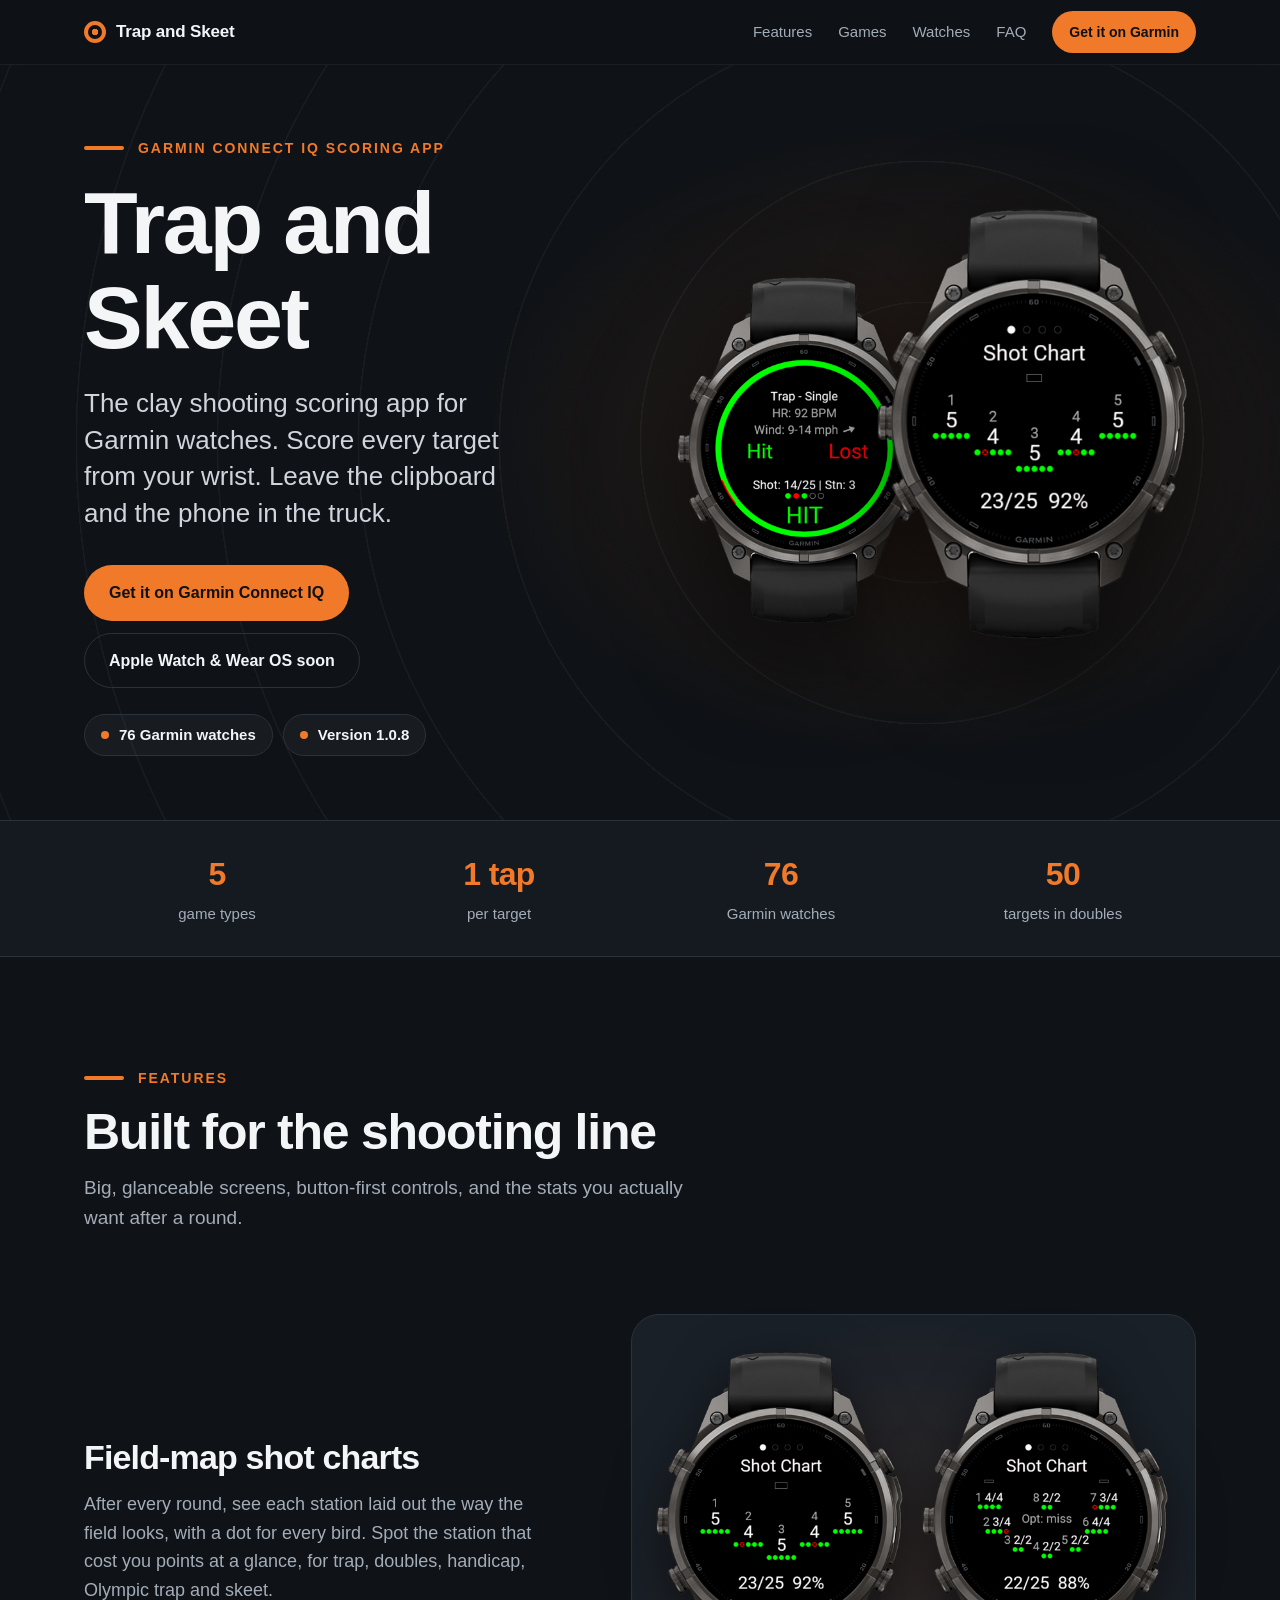
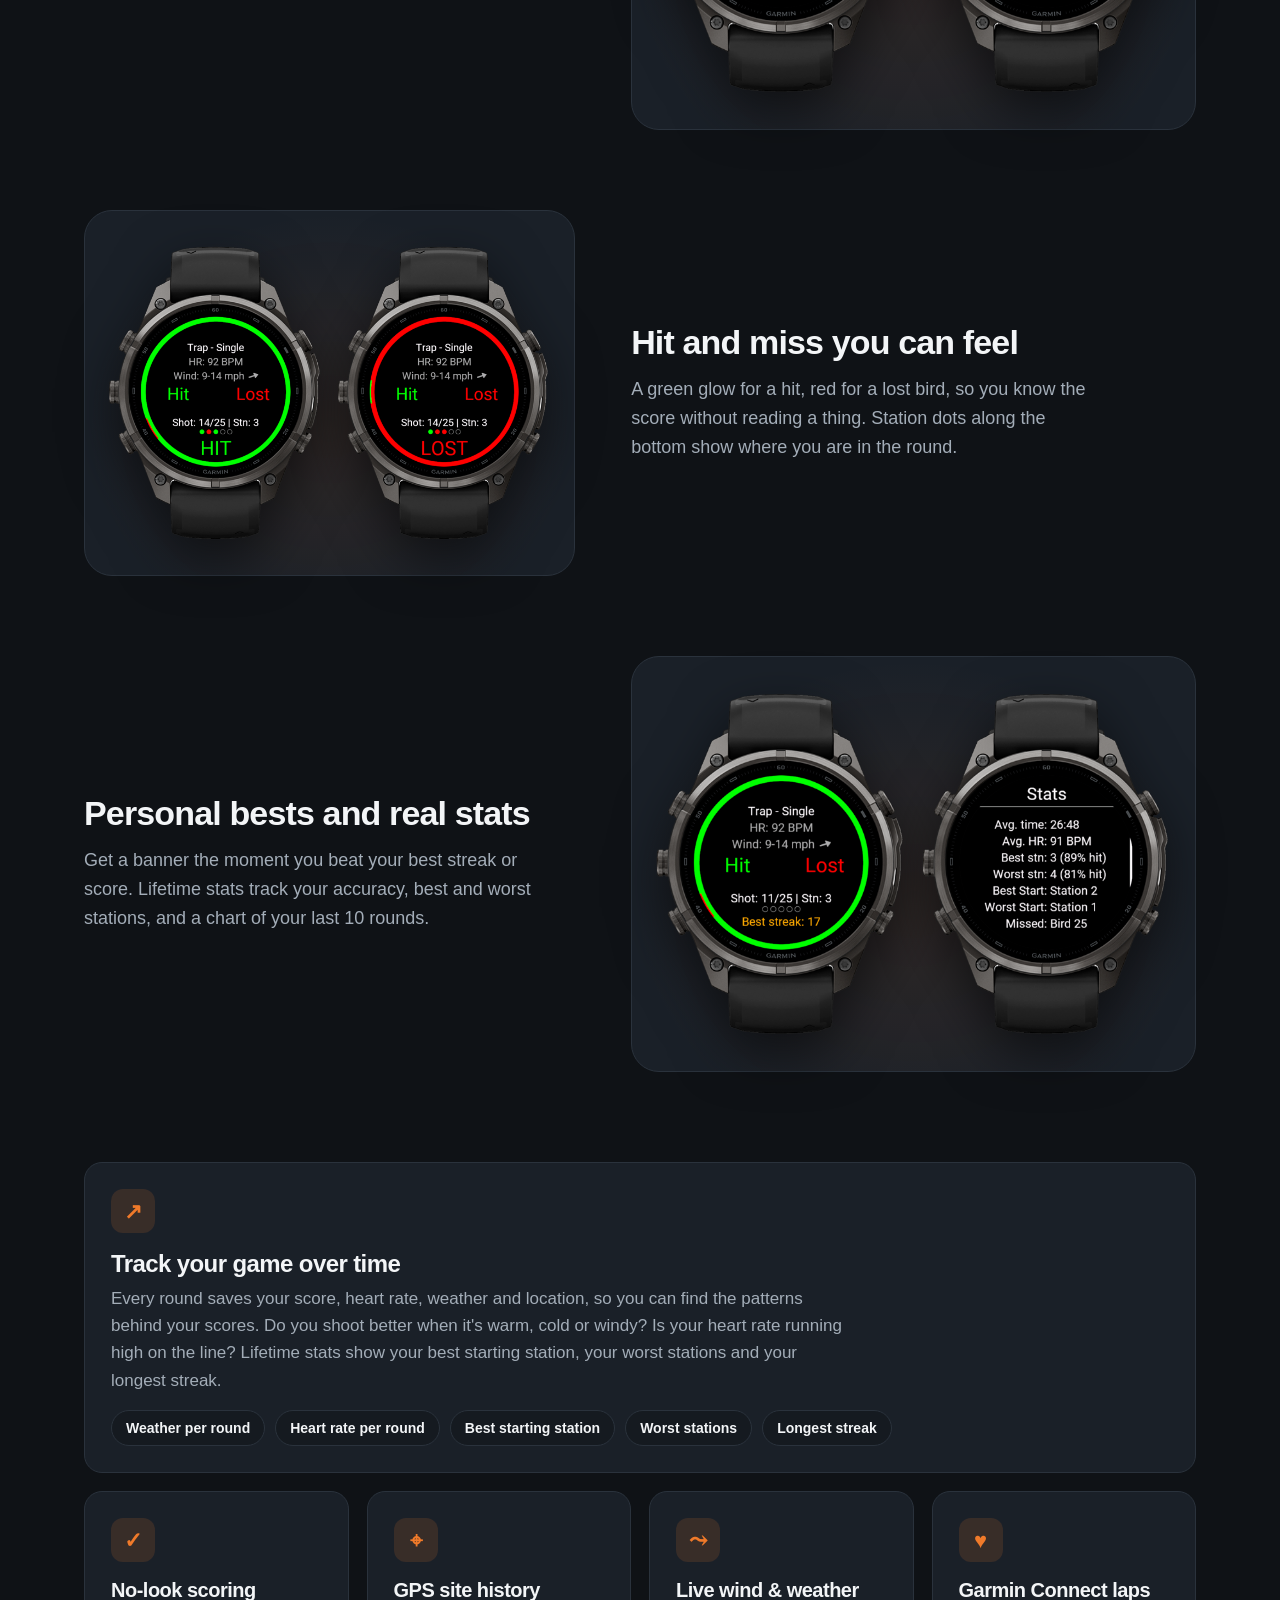
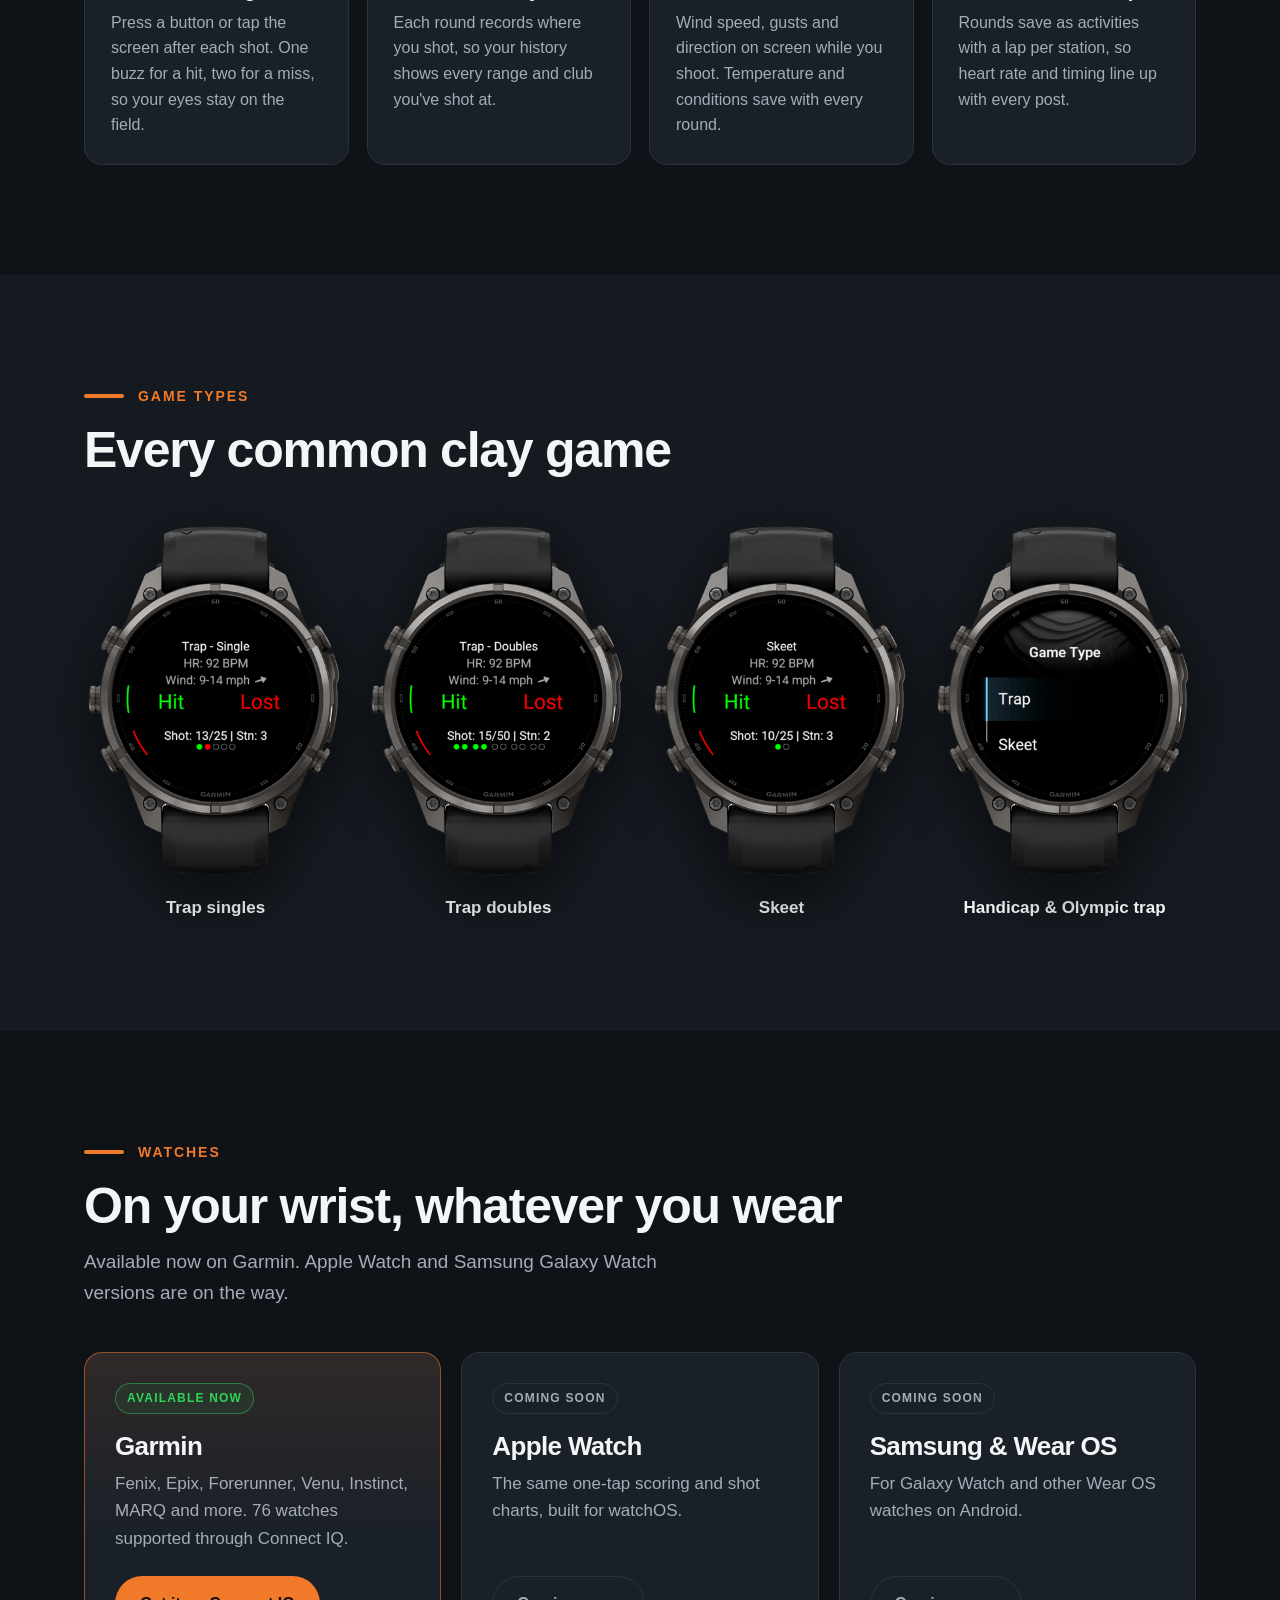
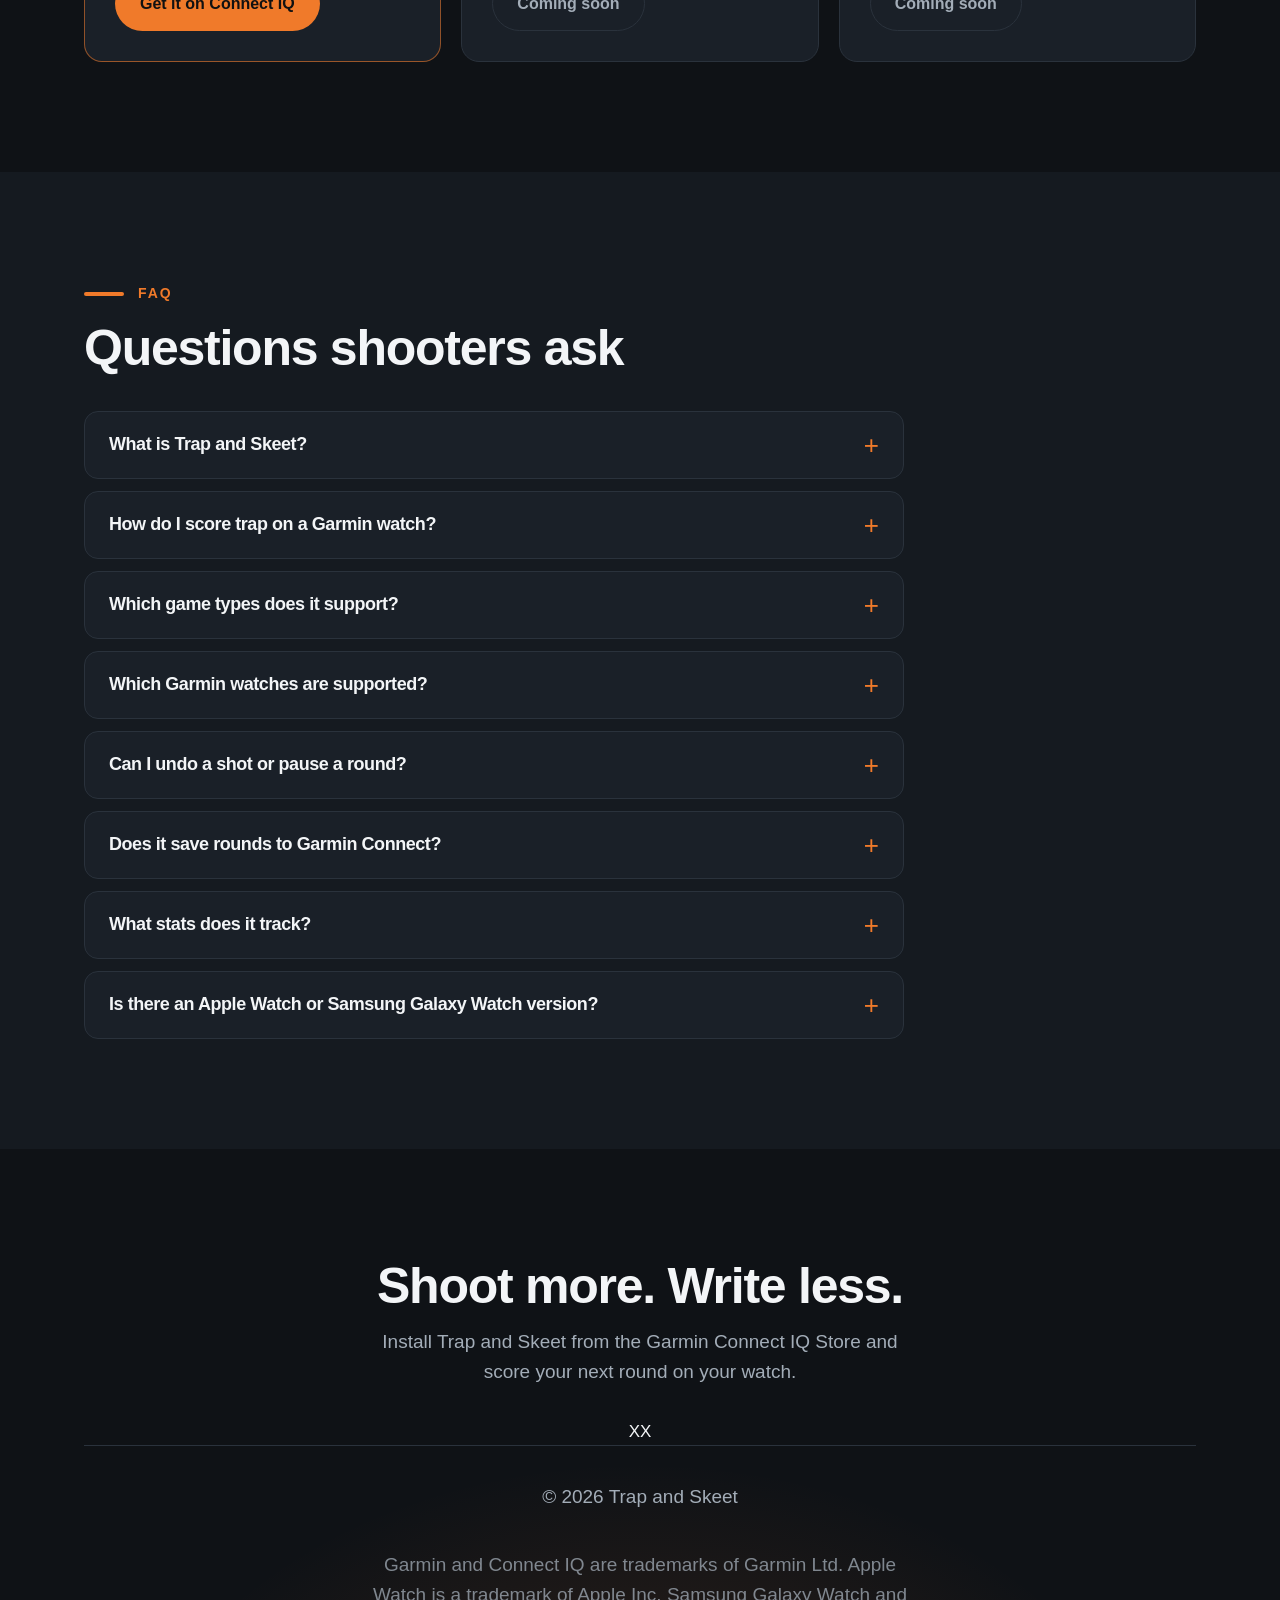
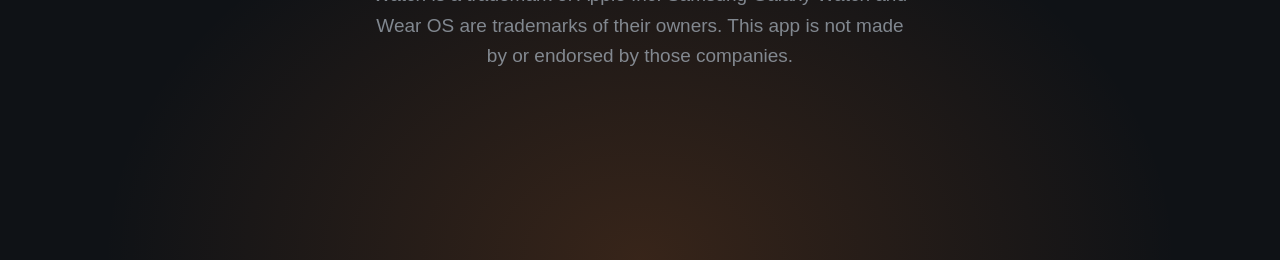
==== commit 91ee95a1: "Rework feature cards to lead with performance tracking Replace the Doubles, Undo and Wind arrow card" ====
--- a/index.html
+++ b/index.html
@@ -4,23 +4,23 @@
 <meta charset="utf-8">
 <meta name="viewport" content="width=device-width, initial-scale=1">
 <title>Trap and Skeet Scoring App for Garmin Watches</title>
-<meta name="description" content="Trap and Skeet is a clay shooting scoring app for 76 Garmin watches. Score trap singles, doubles, handicap, Olympic trap and skeet with one button press, then see a field-map shot chart. Apple Watch and Wear OS coming soon.">
-<link rel="canonical" href="https://bowtieddesigner-ops.github.io/trap-skeet-website/">
+<meta name="description" content="Trap and Skeet is a clay shooting scoring app for 76 Garmin watches. Score trap singles, doubles, handicap, Olympic trap and skeet with one button press, then track your game over time with weather, heart rate and lifetime stats. Apple Watch and Wear OS coming soon.">
+<link rel="canonical" href="https://trapandskeet.app/">
 <meta name="robots" content="index, follow">
 <meta property="og:site_name" content="Trap and Skeet">
 <meta property="og:title" content="Trap and Skeet Scoring App for Garmin Watches">
-<meta property="og:description" content="Score trap and skeet from your wrist. Field-map shot charts, hit/miss glow, personal bests and lifetime stats on 76 Garmin watches.">
-<meta property="og:image" content="https://bowtieddesigner-ops.github.io/trap-skeet-website/img/hero.jpg">
+<meta property="og:description" content="Score trap and skeet from your wrist. Track your game over time with weather, heart rate, GPS sites, field-map shot charts and lifetime stats on 76 Garmin watches.">
+<meta property="og:image" content="https://trapandskeet.app/img/hero.jpg">
 <meta property="og:image:width" content="1440">
 <meta property="og:image:height" content="720">
 <meta property="og:image:alt" content="Trap and Skeet app on two Garmin watches showing a hit and a shot chart">
-<meta property="og:url" content="https://bowtieddesigner-ops.github.io/trap-skeet-website/">
+<meta property="og:url" content="https://trapandskeet.app/">
 <meta property="og:type" content="website">
 <meta property="og:locale" content="en_US">
 <meta name="twitter:card" content="summary_large_image">
 <meta name="twitter:title" content="Trap and Skeet Scoring App for Garmin Watches">
 <meta name="twitter:description" content="Score trap and skeet from your wrist on 76 Garmin watches.">
-<meta name="twitter:image" content="https://bowtieddesigner-ops.github.io/trap-skeet-website/img/hero.jpg">
+<meta name="twitter:image" content="https://trapandskeet.app/img/hero.jpg">
 <meta name="twitter:image:alt" content="Trap and Skeet app on two Garmin watches">
 <meta name="theme-color" content="#0f1216">
 <link rel="icon" href="data:image/svg+xml,%3Csvg xmlns='http://www.w3.org/2000/svg' viewBox='0 0 64 64'%3E%3Ccircle cx='32' cy='32' r='28' fill='none' stroke='%23f07a2a' stroke-width='6'/%3E%3Ccircle cx='32' cy='32' r='10' fill='%23f07a2a'/%3E%3C/svg%3E">
@@ -34,26 +34,29 @@
   "applicationCategory": "SportsApplication",
   "operatingSystem": "Garmin Connect IQ",
   "softwareVersion": "1.0.8",
-  "url": "https://bowtieddesigner-ops.github.io/trap-skeet-website/",
+  "url": "https://trapandskeet.app/",
   "downloadUrl": "https://apps.garmin.com/apps/09eac0f7-5b67-4c0e-ba4a-b6a7c40890d8",
   "installUrl": "https://apps.garmin.com/apps/09eac0f7-5b67-4c0e-ba4a-b6a7c40890d8",
-  "image": "https://bowtieddesigner-ops.github.io/trap-skeet-website/img/hero.jpg",
+  "image": "https://trapandskeet.app/img/hero.jpg",
   "screenshot": [
-   "https://bowtieddesigner-ops.github.io/trap-skeet-website/img/30-history-trap-shot-chart.png",
-   "https://bowtieddesigner-ops.github.io/trap-skeet-website/img/34-history-skeet-field-map.png",
-   "https://bowtieddesigner-ops.github.io/trap-skeet-website/img/13-hit-glow.png"
+   "https://trapandskeet.app/img/30-history-trap-shot-chart.png",
+   "https://trapandskeet.app/img/34-history-skeet-field-map.png",
+   "https://trapandskeet.app/img/13-hit-glow.png"
   ],
-  "description": "Clay shooting scoring app for 76 Garmin watches. Score trap singles, trap doubles, handicap, Olympic trap and skeet from your wrist, with field-map shot charts, hit/miss glow, undo and resume, personal best alerts, lifetime stats and Garmin Connect laps per station.",
+  "description": "Clay shooting scoring app for 76 Garmin watches. Score trap singles, trap doubles, handicap, Olympic trap and skeet from your wrist, and track your game over time: weather, wind, heart rate and GPS location saved with every round, field-map shot charts, lifetime stats, personal best alerts and Garmin Connect laps per station.",
   "featureList": [
+   "Performance tracking over time",
    "Field-map shot charts",
-   "Trap doubles, all 50 targets",
+   "Score with a button or tap, without looking at the watch",
+   "Shooting sites saved by GPS",
+   "Live wind and weather",
+   "Heart rate per round",
    "Undo and resume",
    "Station dots",
    "Hit and miss glow",
    "Personal best alerts",
    "Garmin Connect laps per station",
-   "Lifetime stats with a last-10 rounds chart",
-   "Wind arrow",
+   "Lifetime stats: best starting station, worst stations, longest streak and a last-10 rounds chart",
    "76 supported Garmin watches"
   ]
  },
@@ -225,20 +228,32 @@
     </div>
 
     <div class="grid">
+      <article class="card lead">
+        <div class="icon" aria-hidden="true">↗</div>
+        <h3>Track your game over time</h3>
+        <p>Every round saves your score, heart rate, weather and location, so you can find the patterns behind your scores. Do you shoot better when it's warm, cold or windy? Is your heart rate running high on the line? Lifetime stats show your best starting station, your worst stations and your longest streak.</p>
+        <ul class="chips">
+          <li>Weather per round</li>
+          <li>Heart rate per round</li>
+          <li>Best starting station</li>
+          <li>Worst stations</li>
+          <li>Longest streak</li>
+        </ul>
+      </article>
       <article class="card">
-        <div class="icon" aria-hidden="true">↶</div>
-        <h3>Undo and resume</h3>
-        <p>Fat-fingered a score? Undo it. Got called away mid-round? Pick up right where you left off.</p>
+        <div class="icon" aria-hidden="true">✓</div>
+        <h3>No-look scoring</h3>
+        <p>Press a button or tap the screen after each shot. One buzz for a hit, two for a miss, so your eyes stay on the field.</p>
       </article>
       <article class="card">
-        <div class="icon" aria-hidden="true">◎</div>
-        <h3>Doubles, all 50 targets</h3>
-        <p>Full trap doubles support, scoring both birds of every pair across all 50 targets.</p>
+        <div class="icon" aria-hidden="true">⌖</div>
+        <h3>GPS site history</h3>
+        <p>Each round records where you shot, so your history shows every range and club you've shot at.</p>
       </article>
       <article class="card">
         <div class="icon" aria-hidden="true">⤳</div>
-        <h3>Wind arrow</h3>
-        <p>Live wind speed and direction while you shoot, saved with each round alongside the weather.</p>
+        <h3>Live wind &amp; weather</h3>
+        <p>Wind speed, gusts and direction on screen while you shoot. Temperature and conditions save with every round.</p>
       </article>
       <article class="card">
         <div class="icon" aria-hidden="true">♥</div>
--- a/style.css
+++ b/style.css
@@ -124,6 +124,12 @@
 .grid { display: grid; grid-template-columns: repeat(4, 1fr); gap: 18px; margin-top: 90px; }
 .card { background: var(--panel); border: 1px solid var(--line); border-radius: var(--radius); padding: 26px; }
 .card p { color: var(--muted); font-size: 16px; }
+.card h3 { font-size: 20px; }
+.card.lead { grid-column: 1 / -1; }
+.card.lead h3 { font-size: 24px; }
+.card.lead p { font-size: 17px; max-width: 78ch; }
+.chips { list-style: none; display: flex; flex-wrap: wrap; gap: 10px; margin: 16px 0 0; padding: 0; }
+.chips li { border: 1px solid var(--line); background: var(--bg-2); color: var(--text); border-radius: 999px; padding: 6px 14px; font-size: 14px; font-weight: 600; }
 .icon {
   width: 44px; height: 44px; border-radius: 12px; display: grid; place-items: center;
   background: rgba(240,122,42,0.14); color: var(--accent); font-size: 22px; font-weight: 700; margin-bottom: 18px;
@@ -169,6 +175,9 @@
 .fine { font-size: 12.5px; opacity: 0.75; max-width: 90ch; }
 
 /* Responsive */
+@media (max-width: 1119px) {
+  .grid { grid-template-columns: repeat(2, 1fr); }
+}
 @media (max-width: 960px) {
   .hero-inner { grid-template-columns: 1fr; }
   .hero-art { max-width: 520px; justify-self: center; }
@@ -185,6 +194,7 @@
   .strip-inner { grid-template-columns: repeat(2, 1fr); }
   .section { padding: 76px 0; }
   .grid { grid-template-columns: 1fr; }
+  .card.lead h3 { font-size: 21px; }
   .btn { width: 100%; }
   .nav .btn { width: auto; }
 }
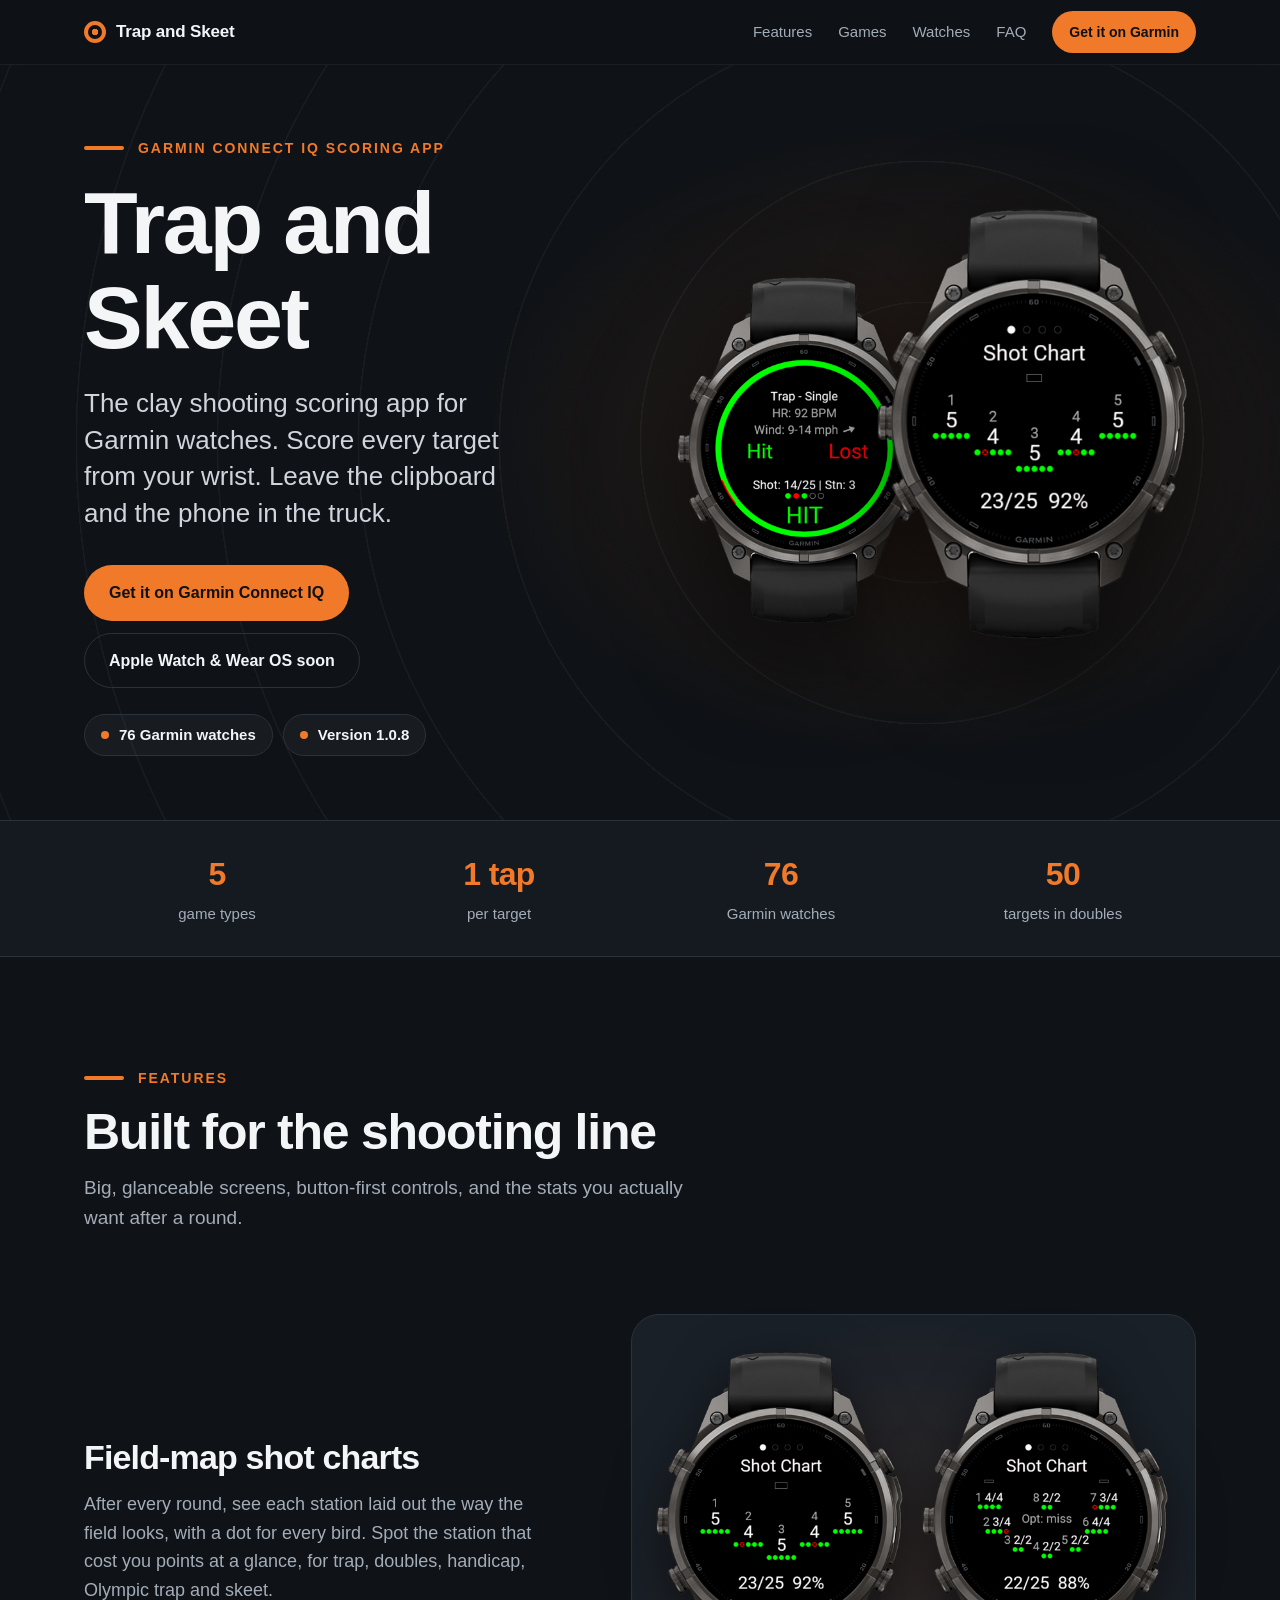
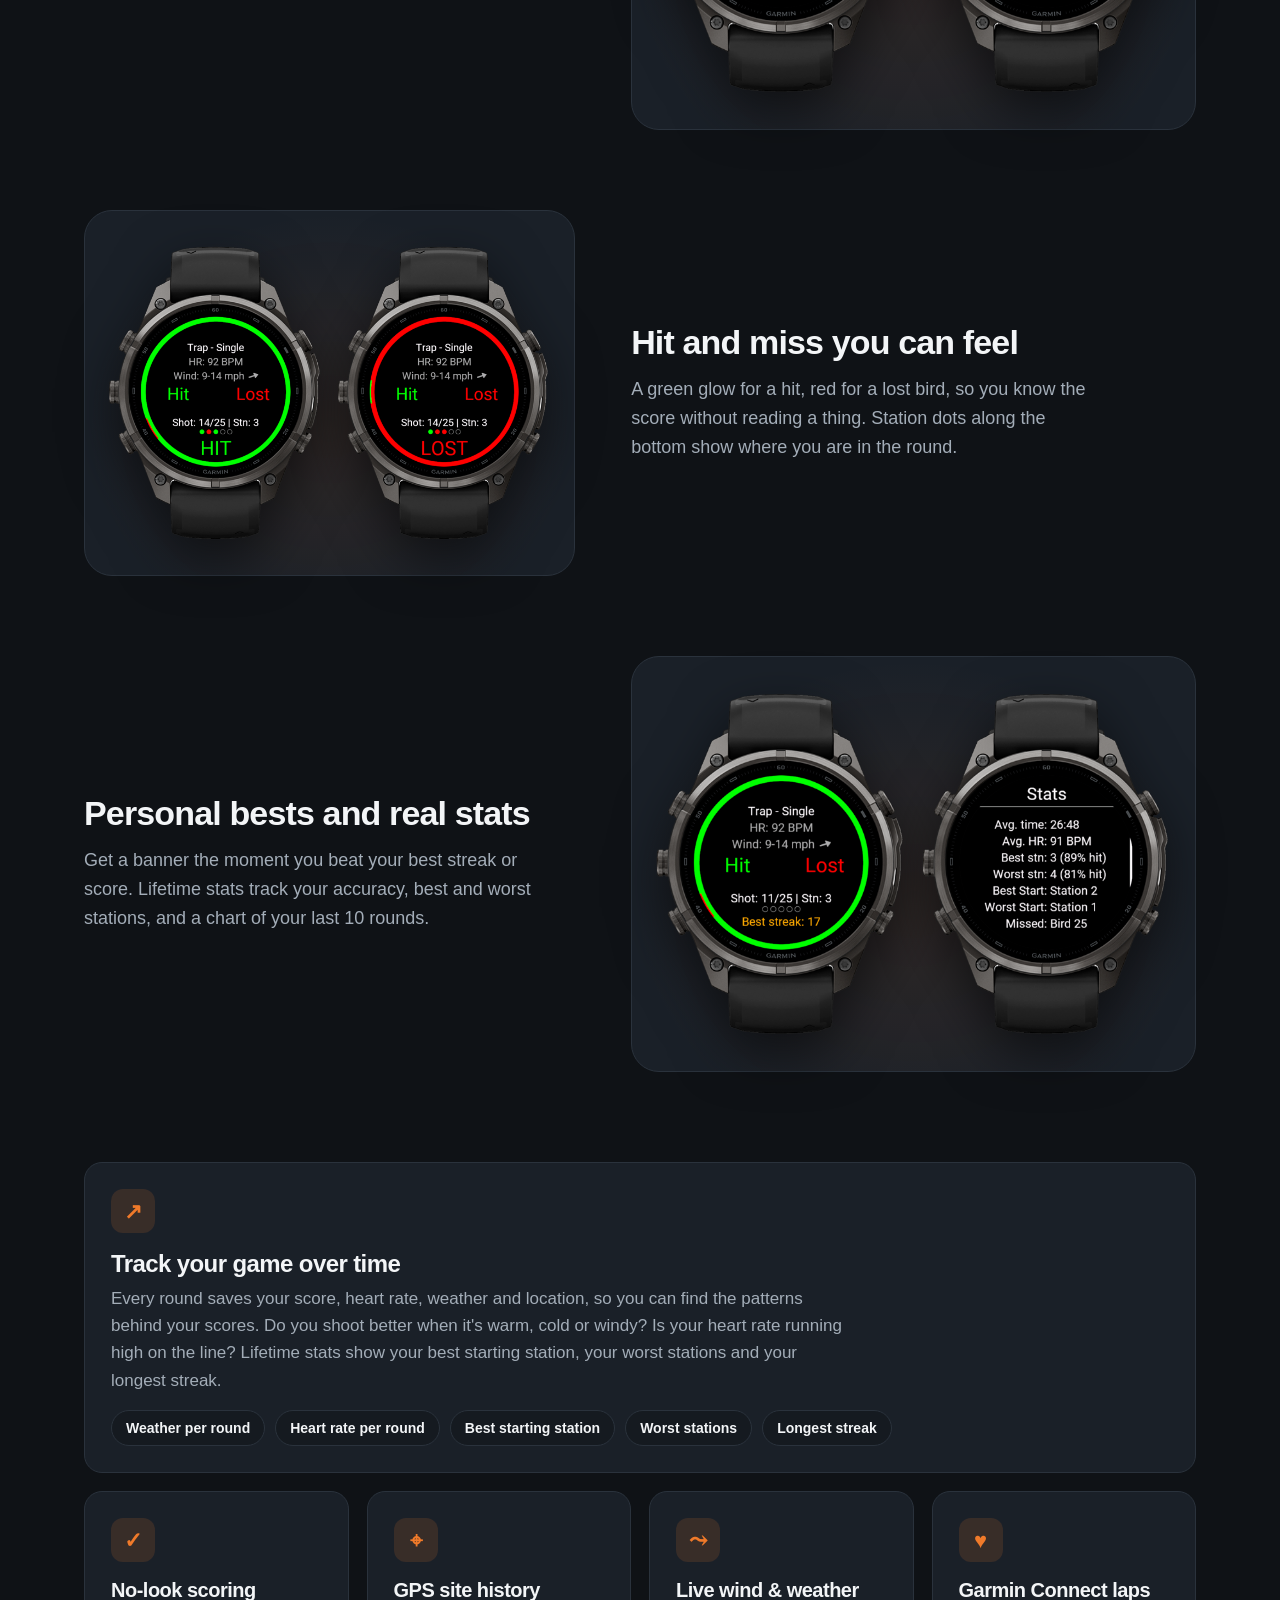
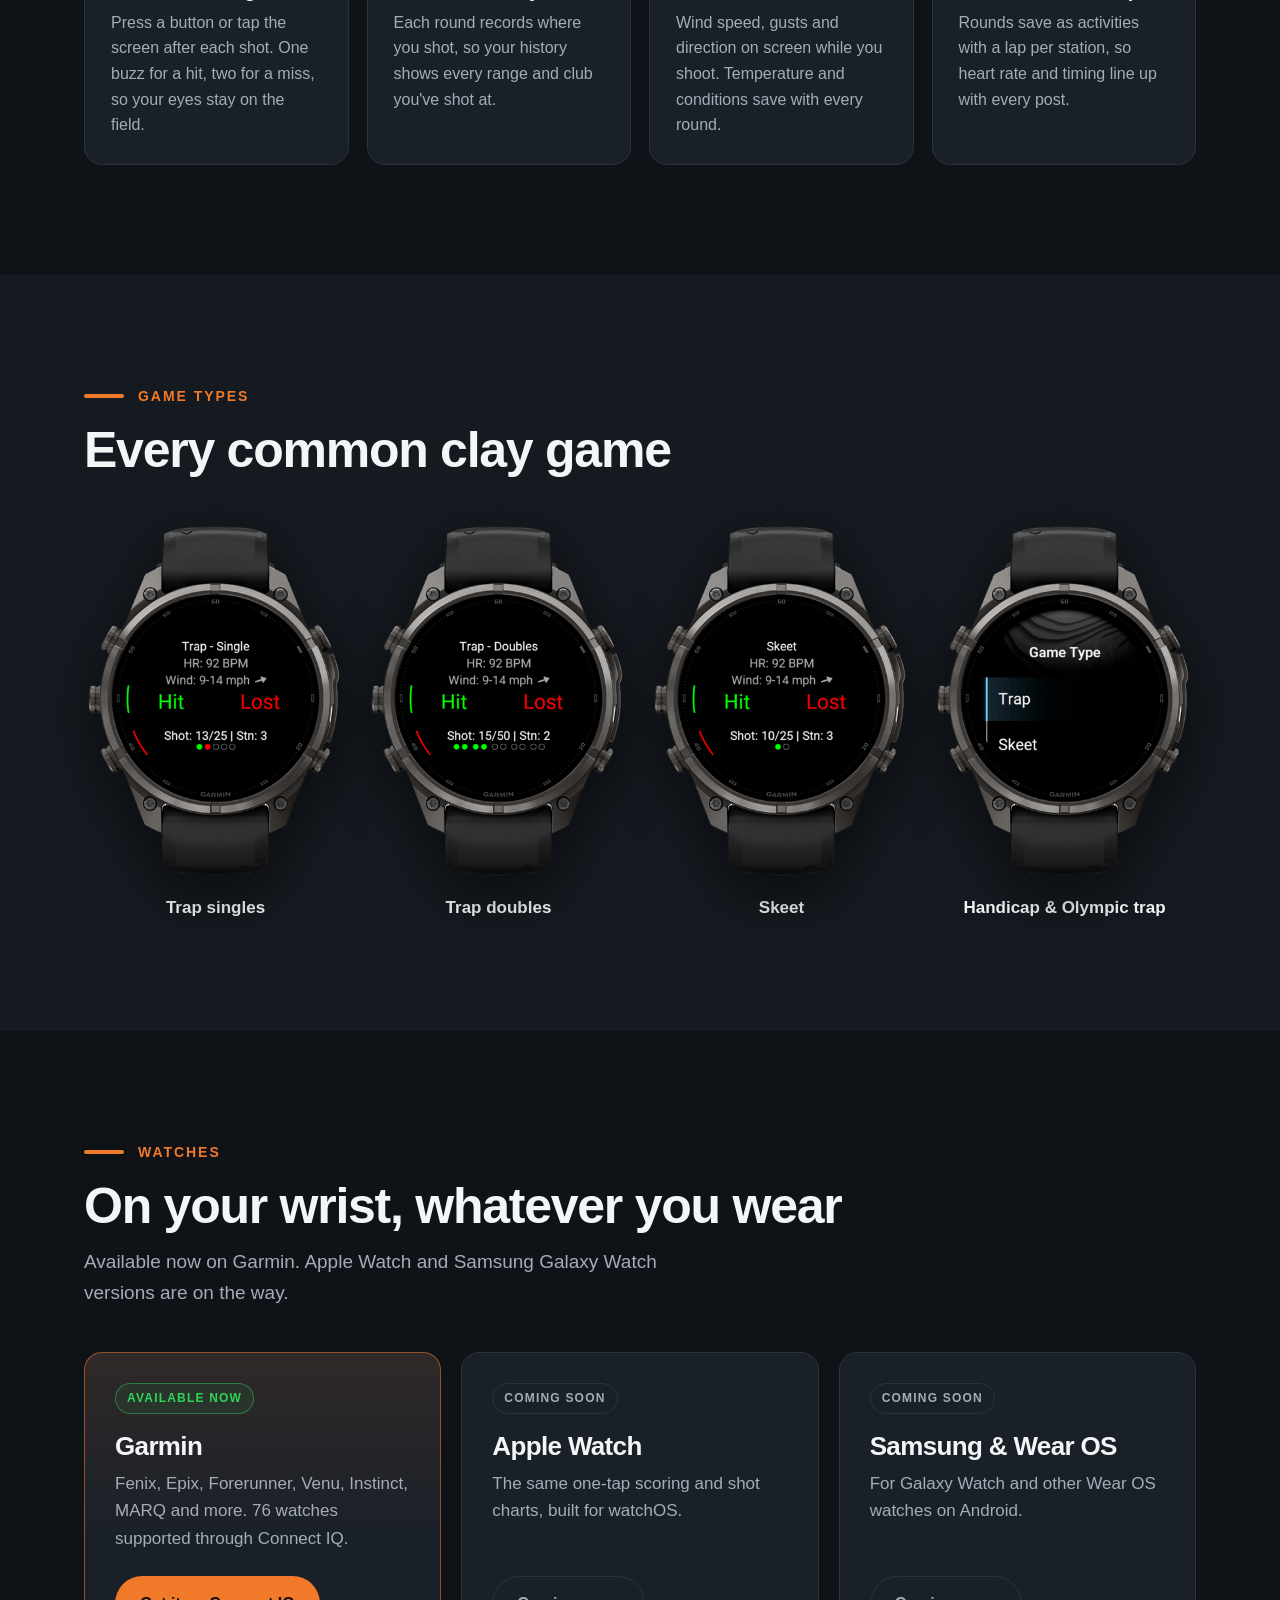
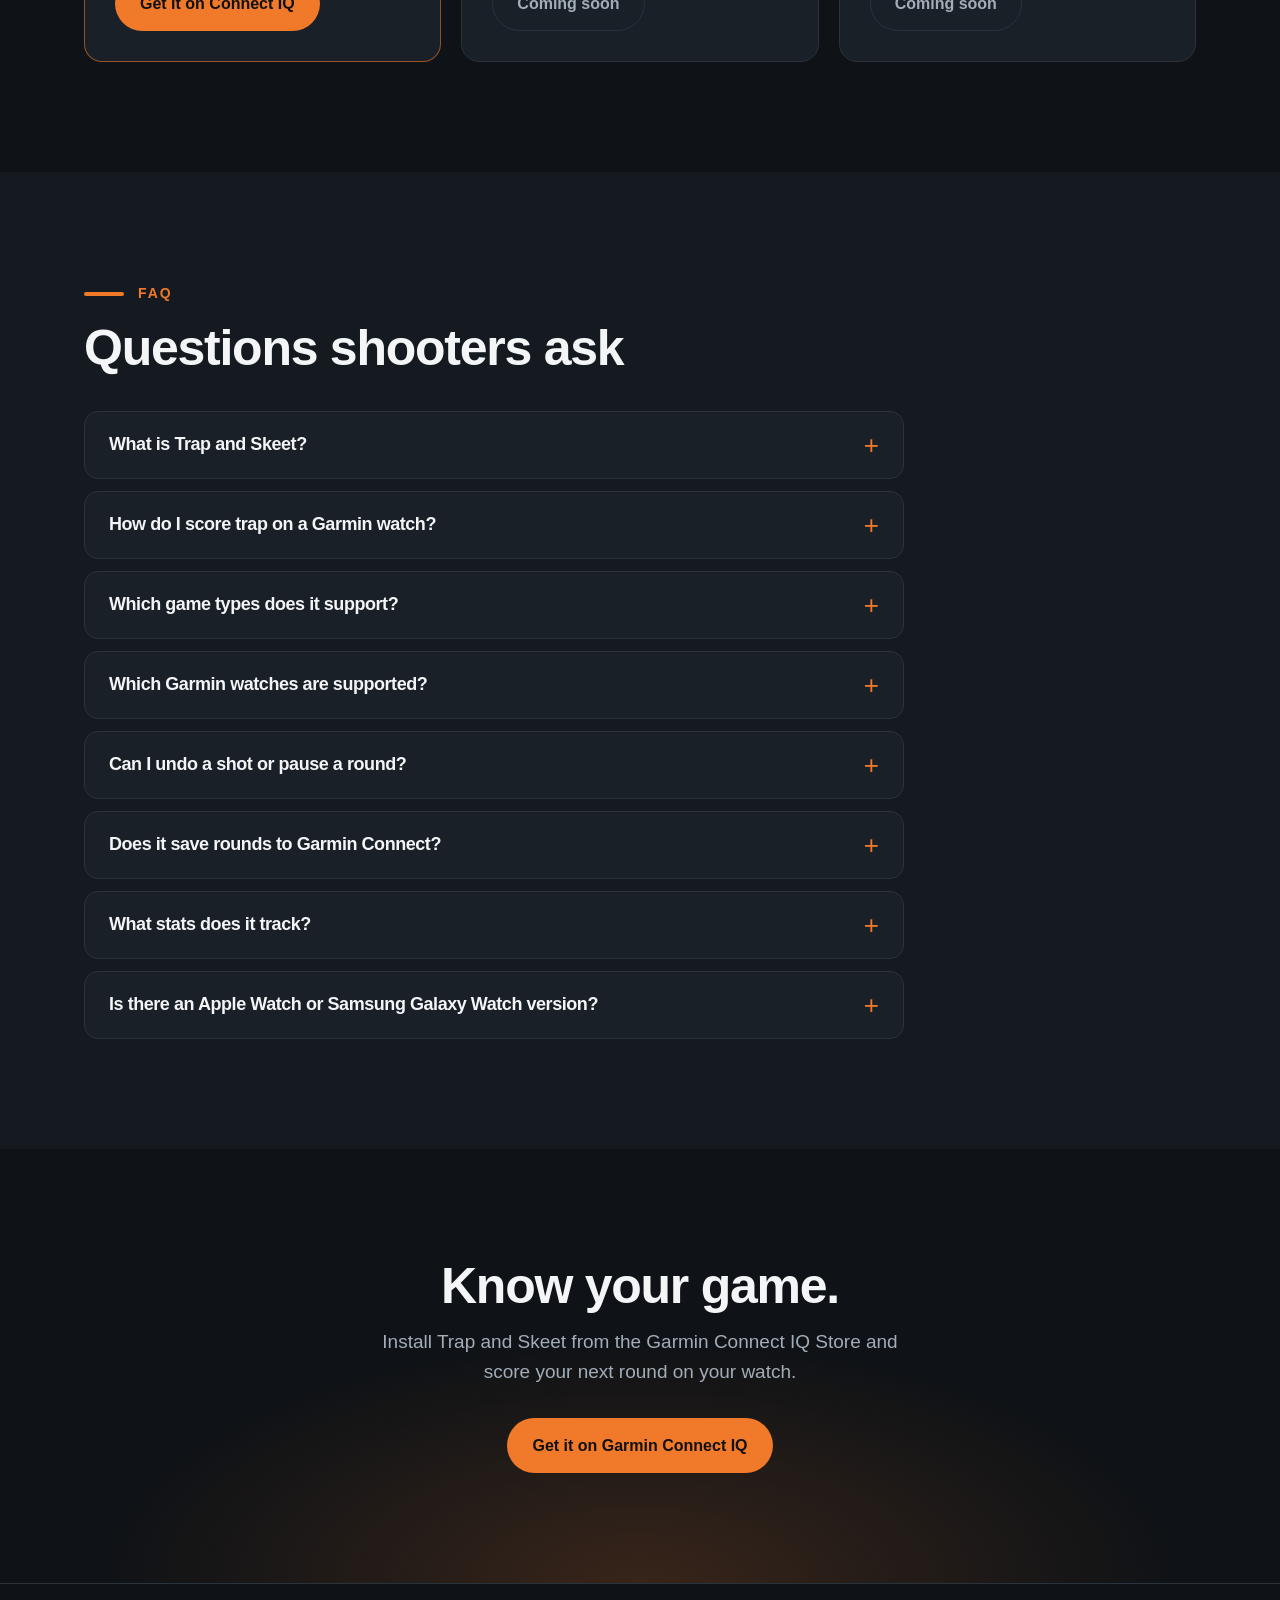
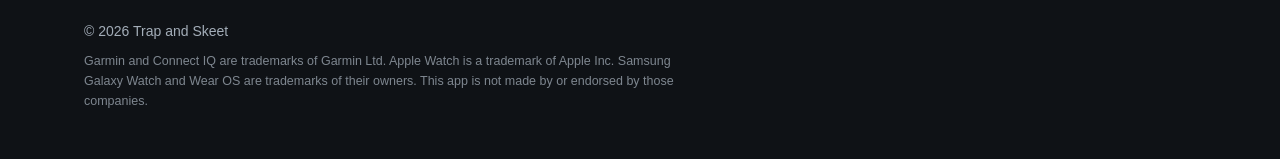
==== commit db52b744: "Change closing tagline to "Know your game." and restore the store button The final call-to-action ha" ====
--- a/index.html
+++ b/index.html
@@ -348,9 +348,11 @@
 
 <section id="get" class="section cta">
   <div class="wrap cta-inner">
-    <h2>Shoot more. Write less.</h2>
+    <h2>Know your game.</h2>
     <p>Install Trap and Skeet from the Garmin Connect IQ Store and score your next round on your watch.</p>
-    XX
+    <a class="btn store-link" href="https://apps.garmin.com/apps/09eac0f7-5b67-4c0e-ba4a-b6a7c40890d8" target="_blank" rel="noopener">Get it on Garmin Connect IQ</a>
+  </div>
+</section>
 
 <footer class="footer">
   <div class="wrap footer-inner">
